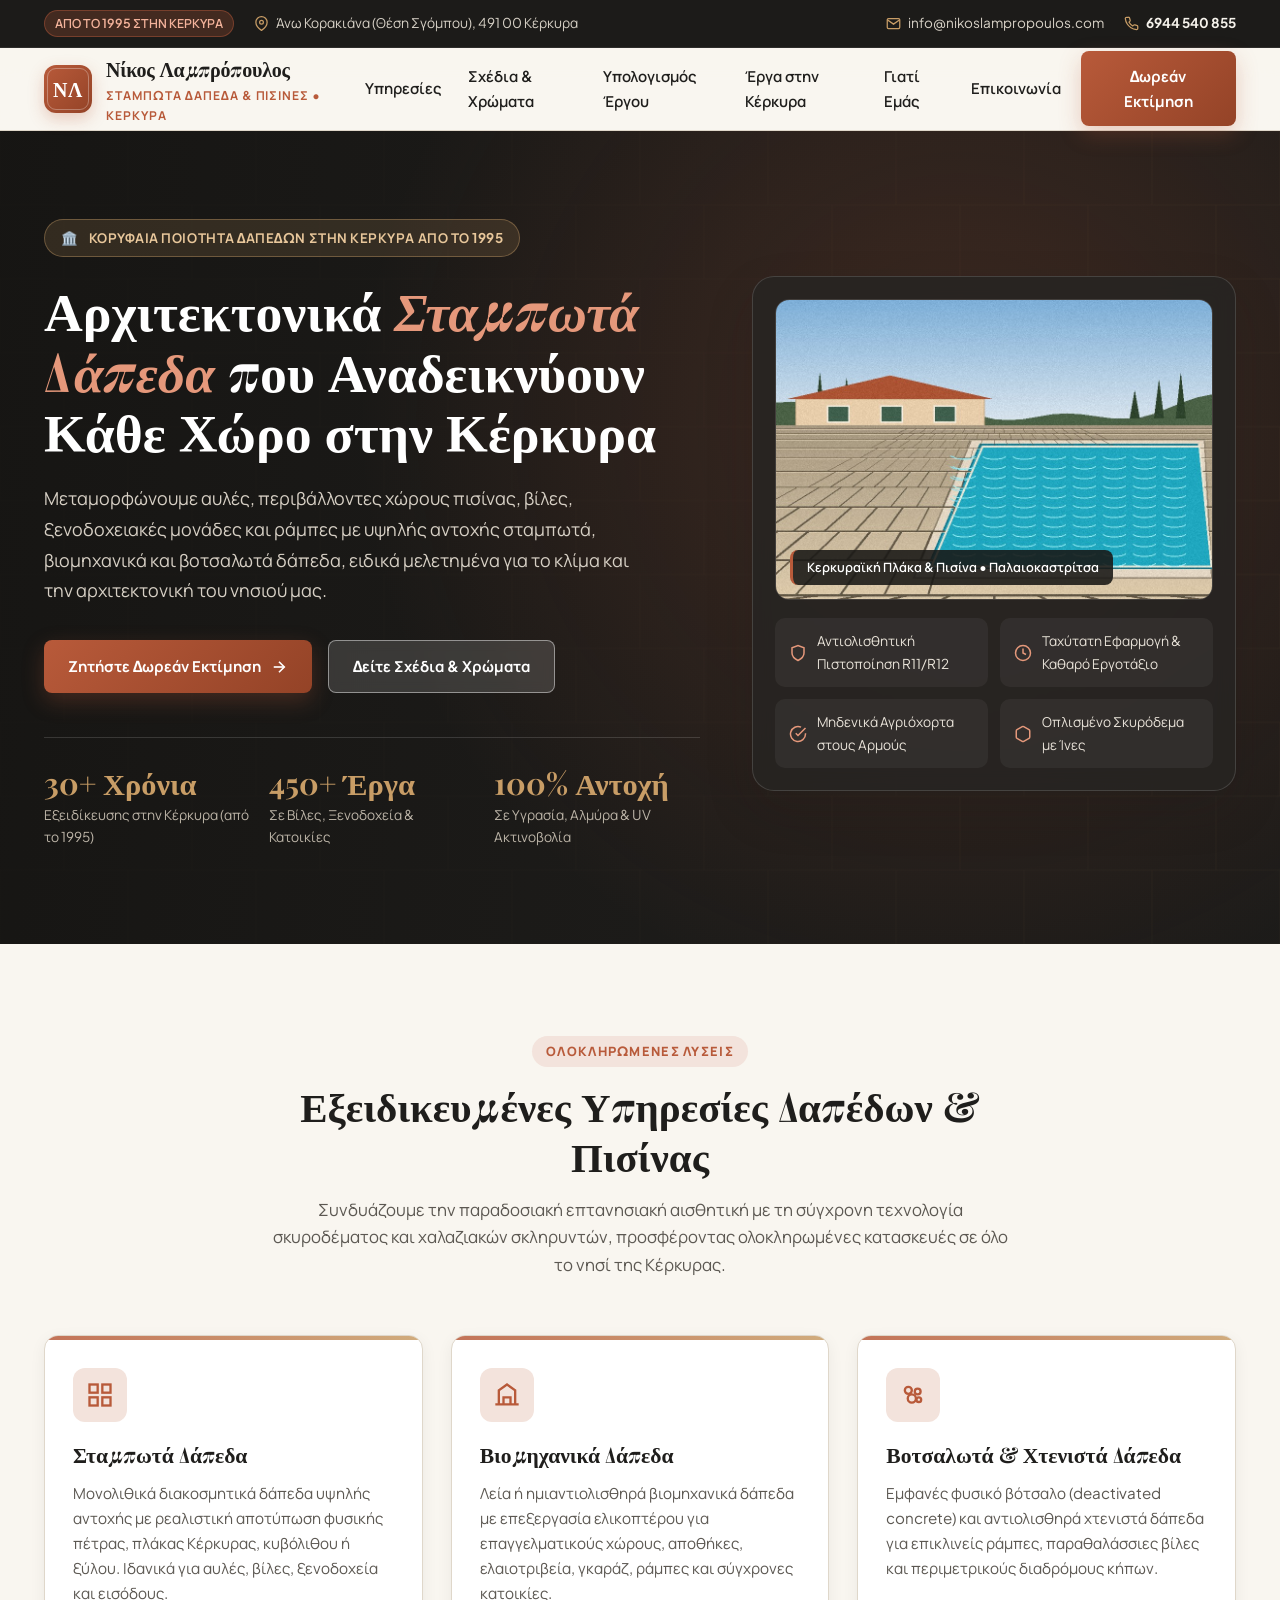
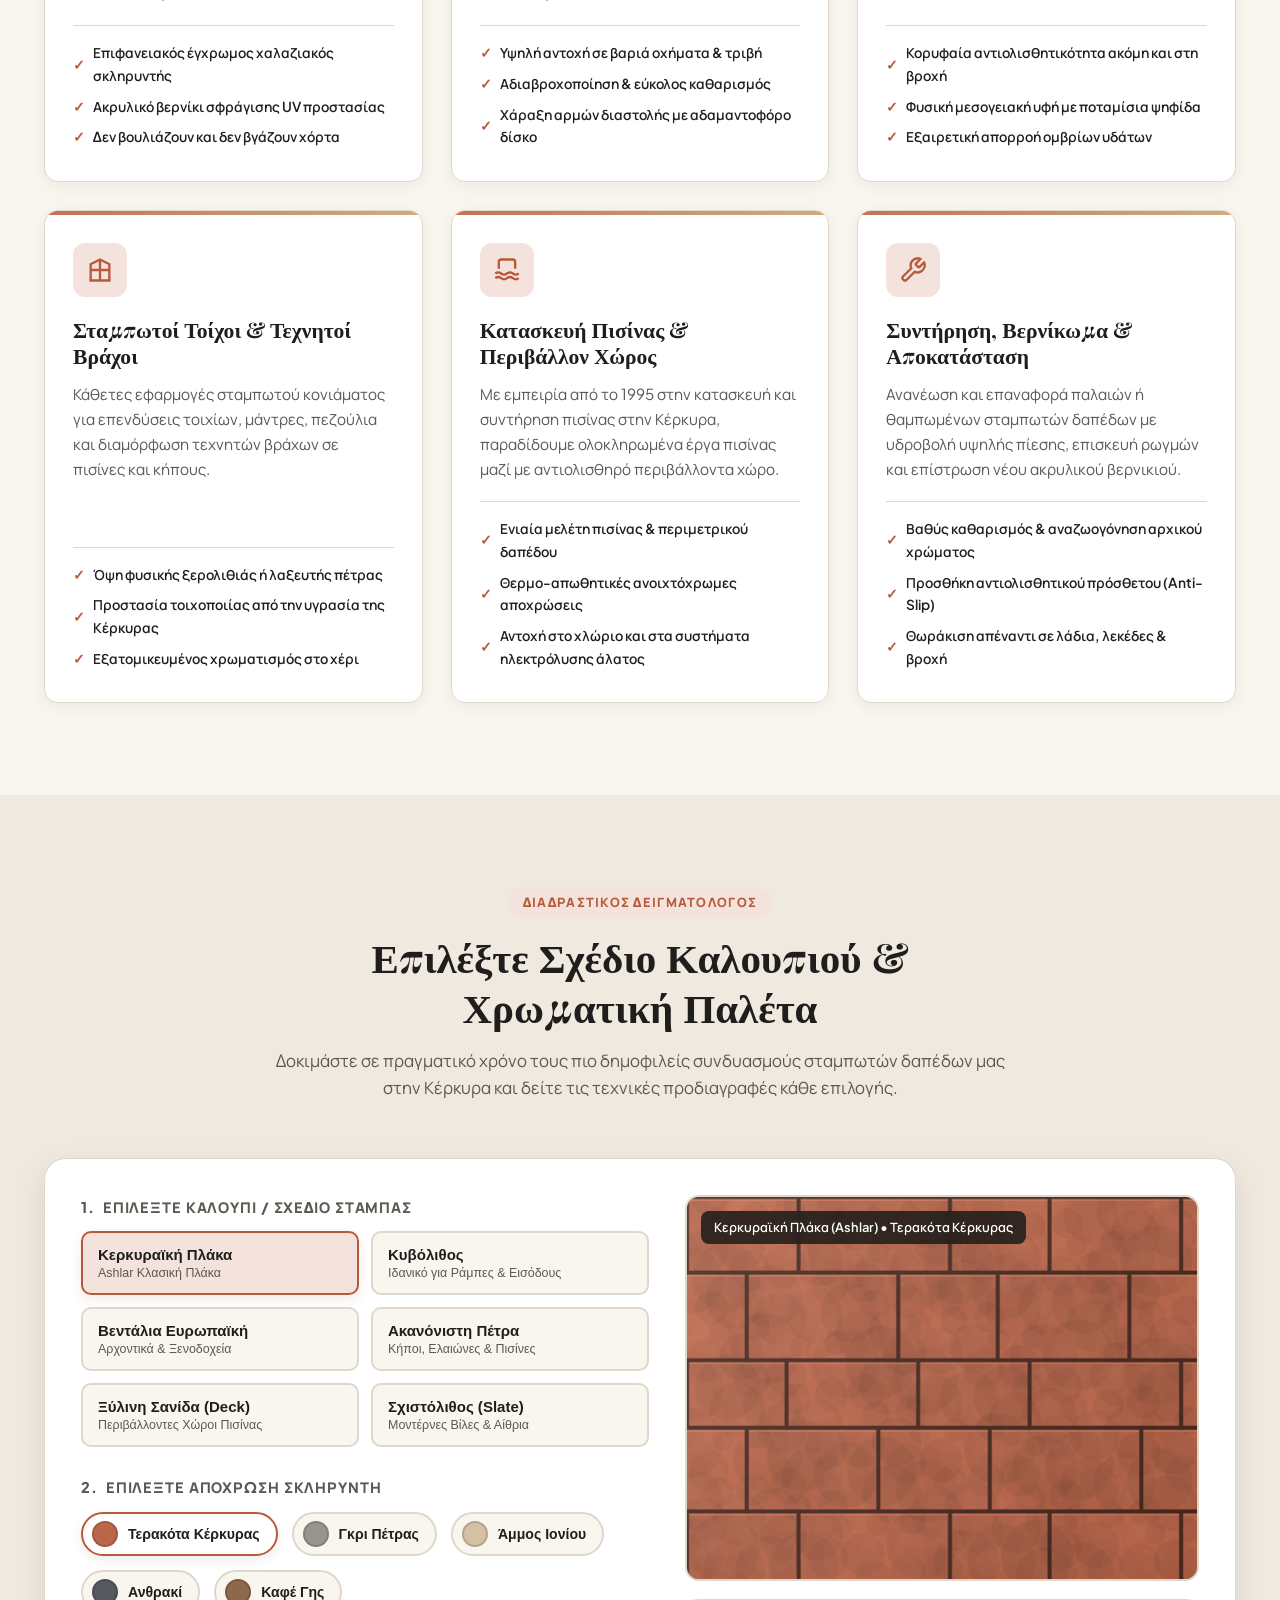
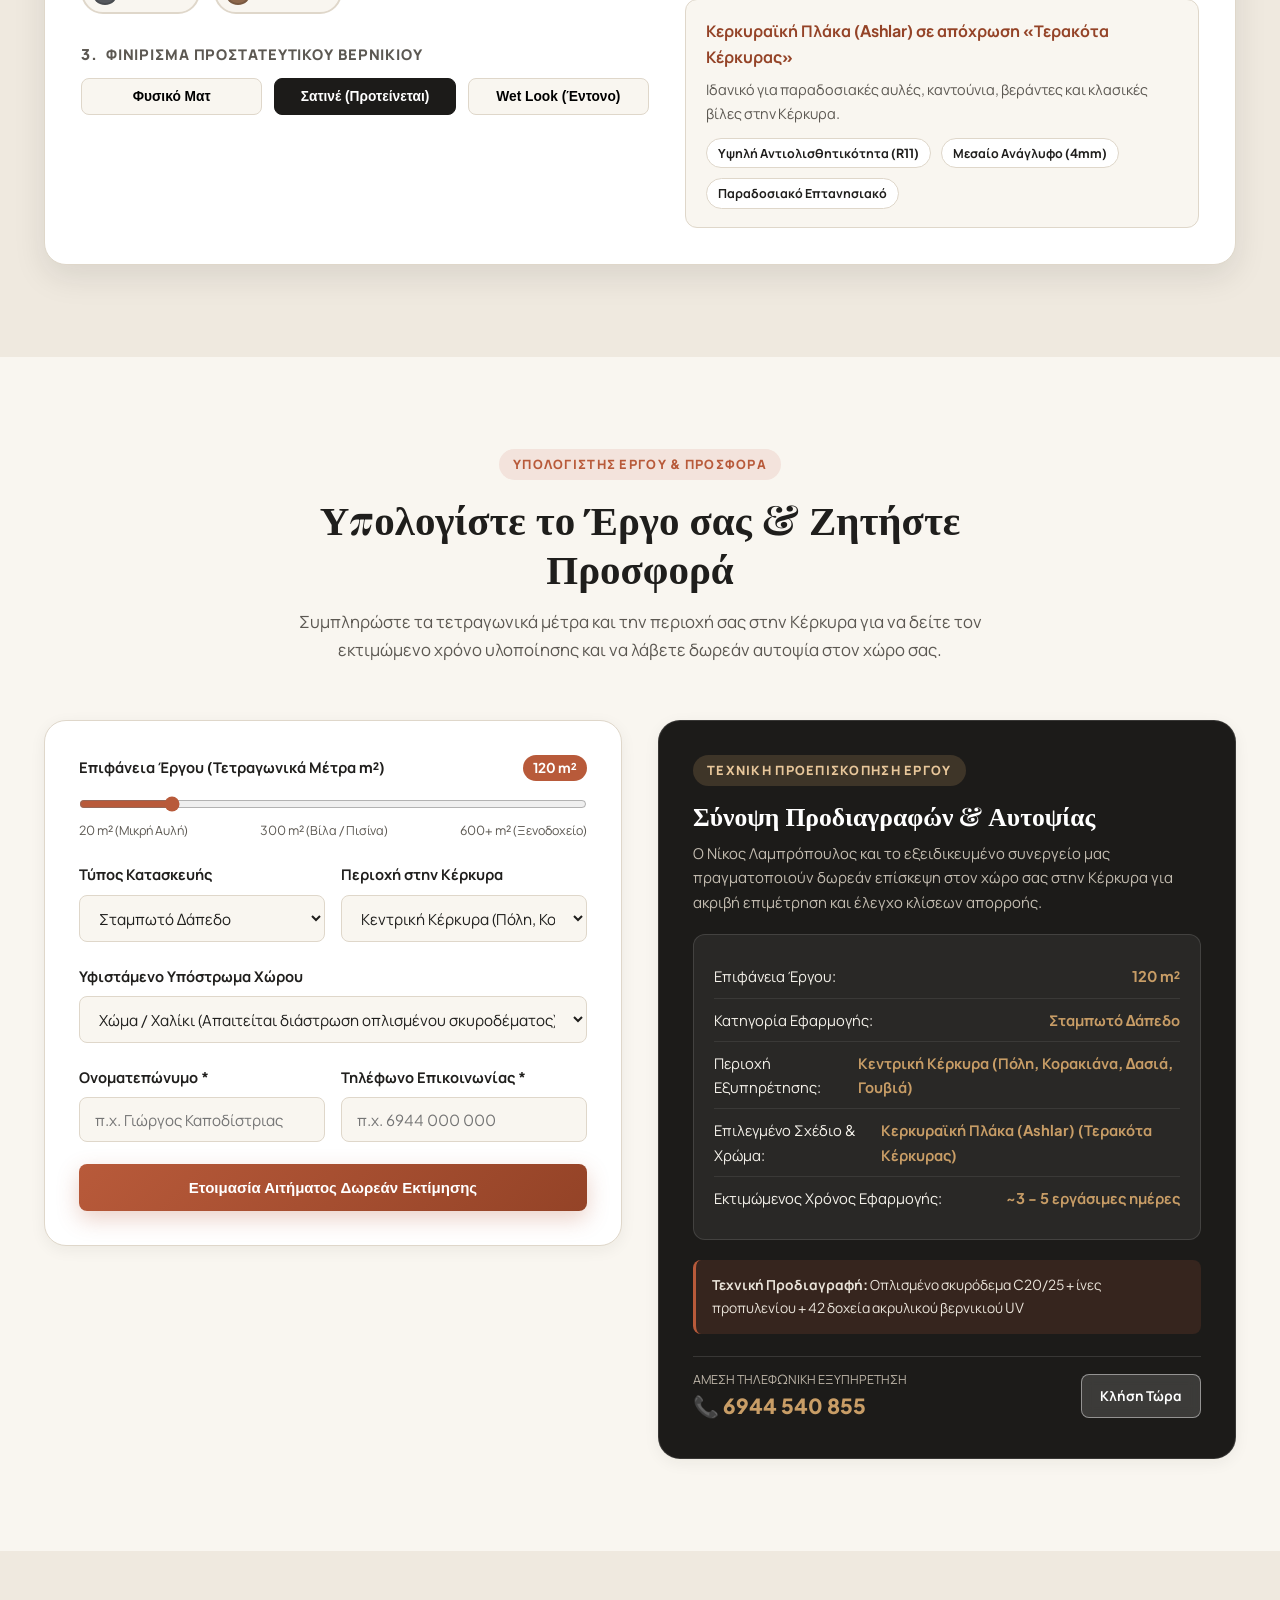
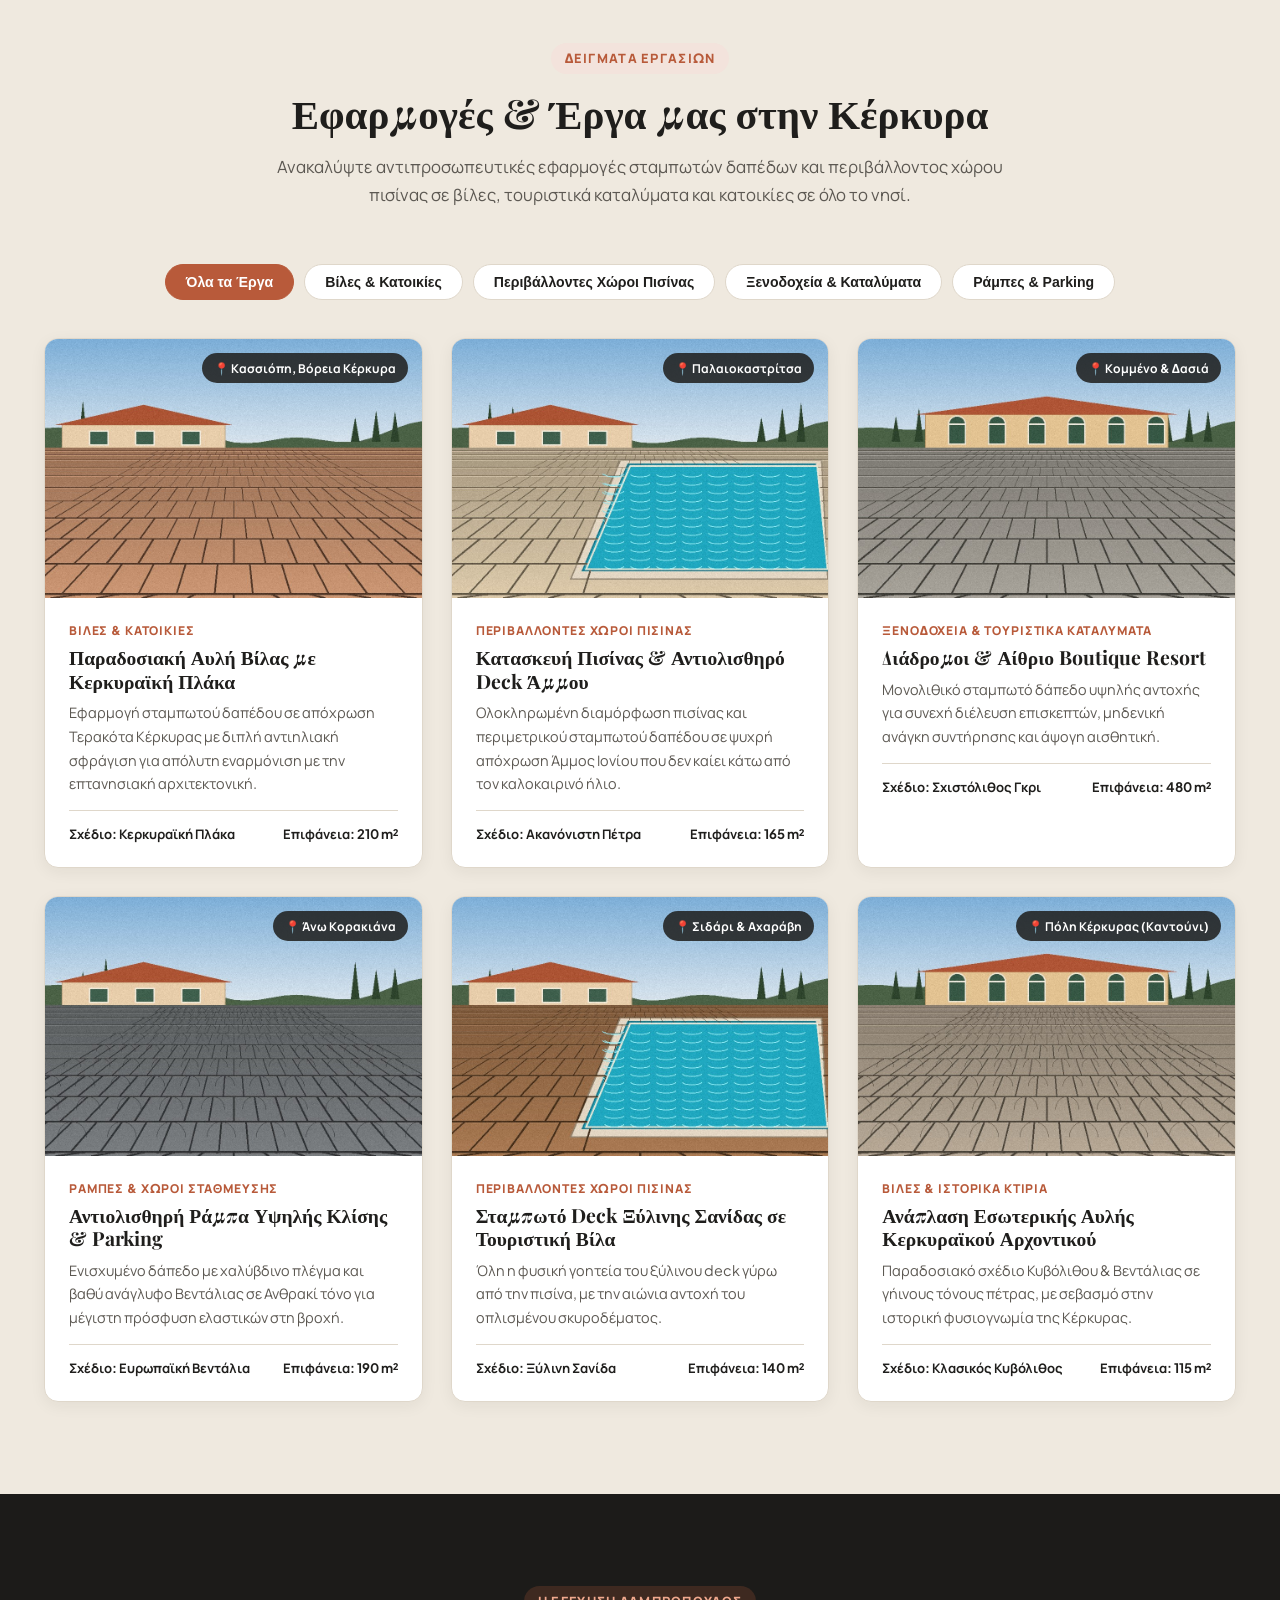
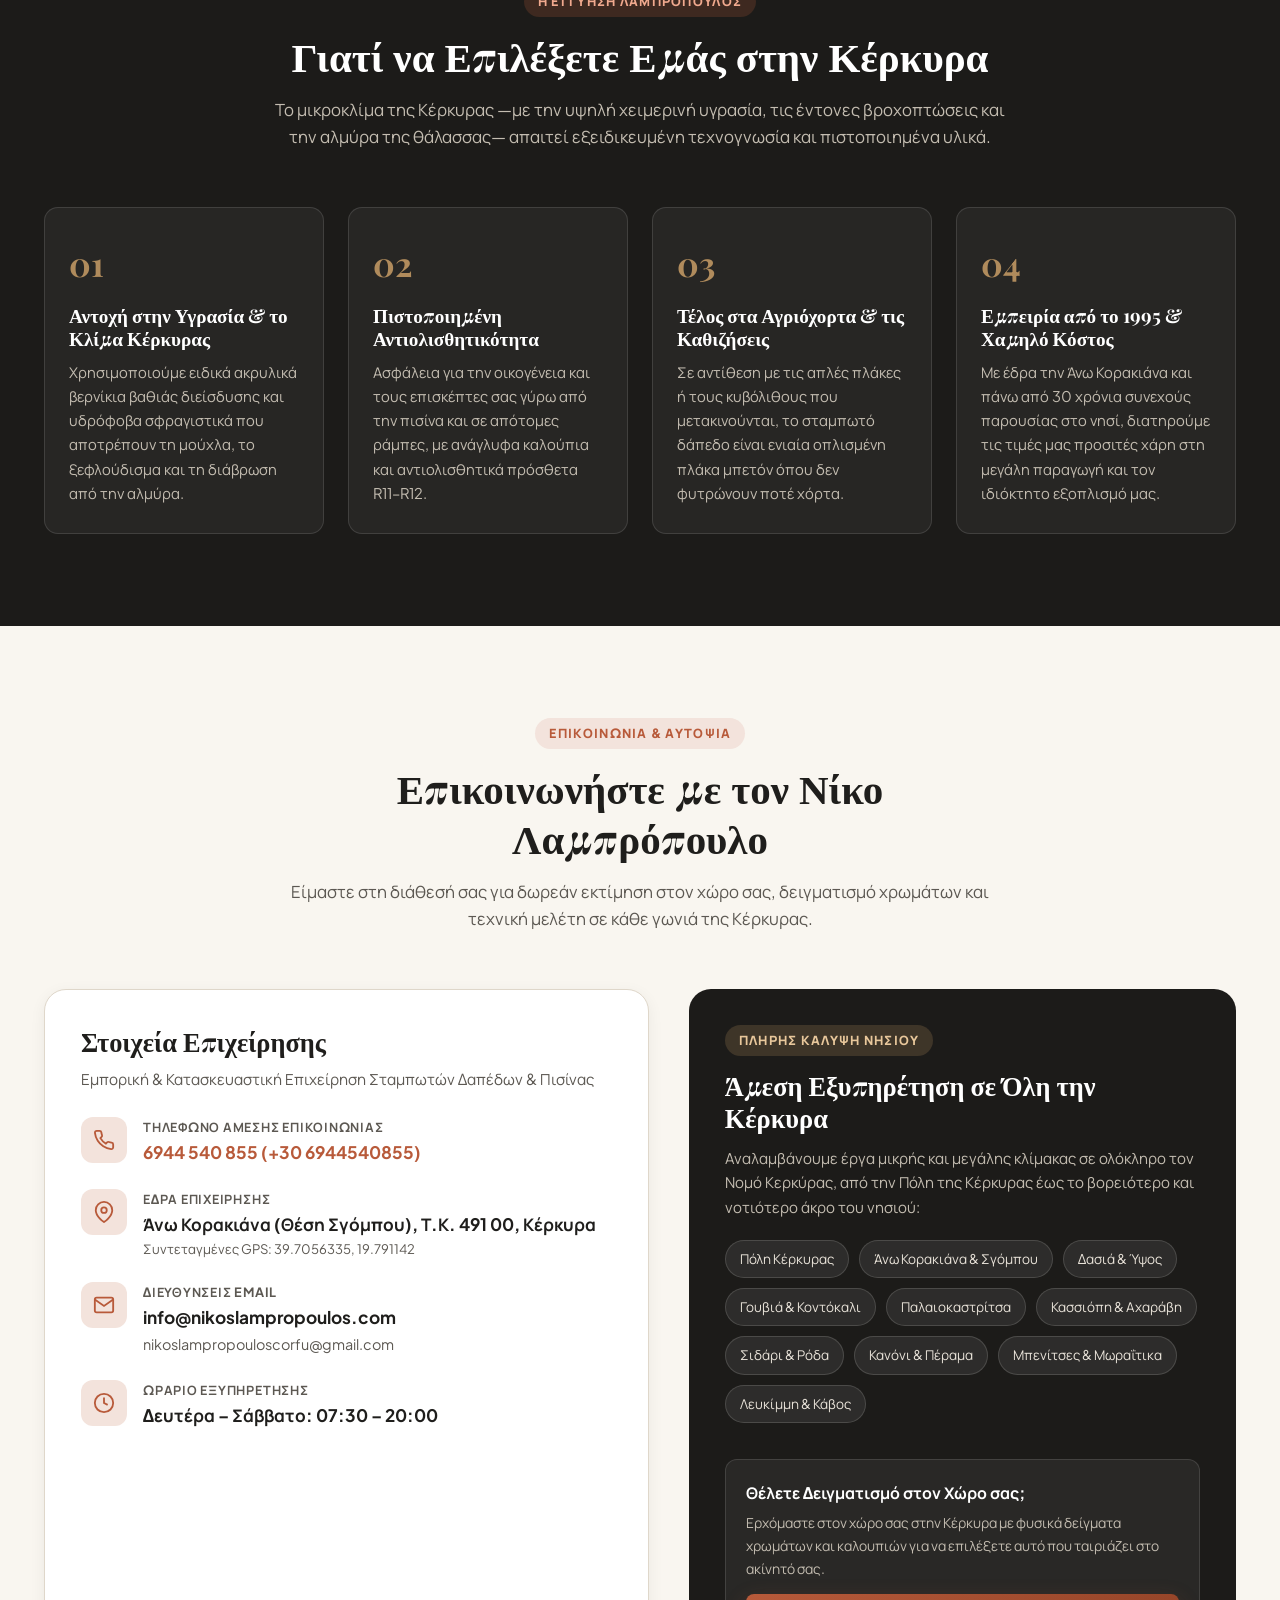
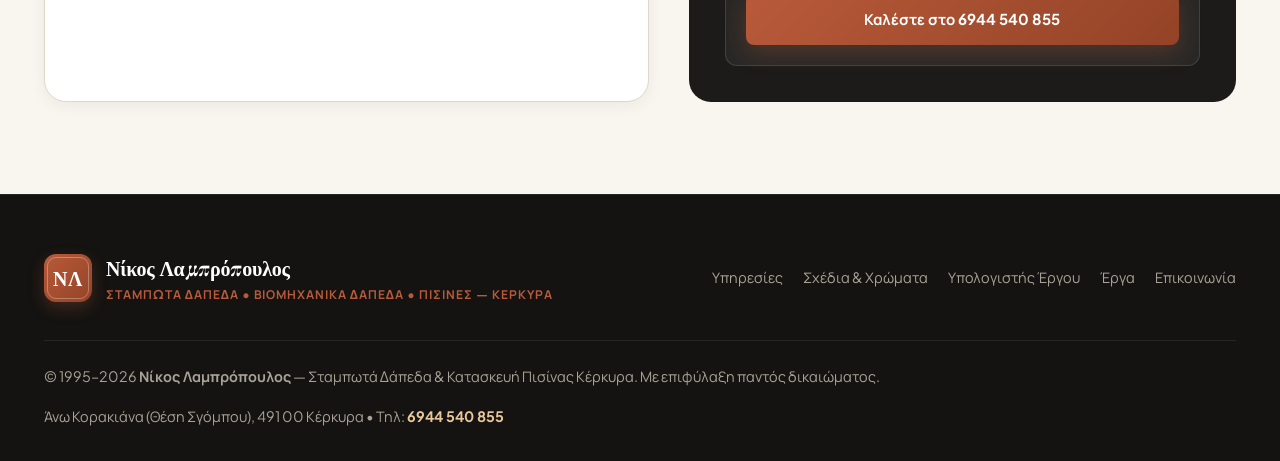
==== nikos-lampropoulos-standalone.html @ bcd4dec2 "Initial publish: Νίκος Λαμπρόπουλος - Σταμπωτά Δάπεδα Κέρκυρα" ====
<!DOCTYPE html>
<html lang="el">
<head>
  <meta charset="UTF-8" />
  <meta name="viewport" content="width=device-width, initial-scale=1.0" />
  <title>Νίκος Λαμπρόπουλος | Σταμπωτά Δάπεδα & Ειδικές Κατασκευές Δαπέδων — Κέρκυρα</title>
  <meta name="description" content="Νίκος Λαμπρόπουλος - Εξειδικευμένες κατασκευές σταμπωτών, βιομηχανικών & βοτσαλωτών δαπέδων και περιβάλλοντος χώρου πισίνας στην Κέρκυρα από το 1995. Άνω Κορακιάνα, Τηλ: 6944 540 855." />
  <link rel="preconnect" href="https://fonts.googleapis.com" />
  <link rel="preconnect" href="https://fonts.gstatic.com" crossorigin />
  <link href="https://fonts.googleapis.com/css2?family=Manrope:wght@400;500;600;700;800&family=Playfair+Display:ital,wght@0,600;0,700;1,600&family=Plus+Jakarta+Sans:wght@400;500;600;700;800&display=swap" rel="stylesheet" />
  <style>
:root {
  --bg-cream: #F9F6F0;
  --bg-sand: #EFE9DF;
  --bg-card: #FFFFFF;
  --bg-dark: #1C1B19;
  --bg-charcoal: #272522;
  --text-main: #1F1E1C;
  --text-muted: #5C5852;
  --text-light: #F5F2EB;
  --terracotta: #B85A3A;
  --terracotta-dark: #944327;
  --terracotta-light: #F3E3DC;
  --gold-stone: #C89D66;
  --ionian-teal: #1E6B7B;
  --olive-green: #4A6344;
  --border-stone: #DFD7CA;
  --shadow-sm: 0 4px 16px rgba(28, 27, 25, 0.06);
  --shadow-md: 0 12px 32px rgba(28, 27, 25, 0.10);
  --shadow-lg: 0 20px 48px rgba(28, 27, 25, 0.16);
  --radius-sm: 8px;
  --radius-md: 14px;
  --radius-lg: 22px;
  --transition: all 0.28s cubic-bezier(0.25, 0.8, 0.25, 1);
}

*, *::before, *::after {
  box-sizing: border-box;
  margin: 0;
  padding: 0;
}

html {
  scroll-behavior: smooth;
  font-size: 16px;
}

body {
  font-family: 'Plus Jakarta Sans', 'Manrope', -apple-system, BlinkMacSystemFont, sans-serif;
  color: var(--text-main);
  background-color: var(--bg-cream);
  line-height: 1.65;
  overflow-x: hidden;
  -webkit-font-smoothing: antialiased;
}

h1, h2, h3, h4, .serif-heading {
  font-family: 'Playfair Display', Georgia, serif;
  line-height: 1.2;
  color: var(--text-main);
}

a {
  color: inherit;
  text-decoration: none;
  transition: var(--transition);
}

ul {
  list-style: none;
}

img {
  max-width: 100%;
  display: block;
}

.container {
  width: 100%;
  max-width: 1240px;
  margin: 0 auto;
  padding: 0 24px;
}

/* Top Utility Bar */
.top-bar {
  background-color: var(--bg-dark);
  color: #D8D2C7;
  font-size: 0.85rem;
  padding: 10px 0;
  border-bottom: 1px solid rgba(255, 255, 255, 0.08);
}

.top-bar-inner {
  display: flex;
  justify-content: space-between;
  align-items: center;
  flex-wrap: wrap;
  gap: 12px;
}

.top-bar-left, .top-bar-right {
  display: flex;
  align-items: center;
  gap: 20px;
  flex-wrap: wrap;
}

.top-bar-item {
  display: inline-flex;
  align-items: center;
  gap: 7px;
}

.top-bar-item svg {
  width: 15px;
  height: 15px;
  color: var(--gold-stone);
  flex-shrink: 0;
}

.top-bar-badge {
  background: rgba(184, 90, 58, 0.25);
  color: #F4B39B;
  border: 1px solid rgba(184, 90, 58, 0.45);
  padding: 2px 10px;
  border-radius: 99px;
  font-weight: 600;
  font-size: 0.78rem;
}

/* Header & Navigation */
.site-header {
  position: sticky;
  top: 0;
  z-index: 1000;
  background: rgba(249, 246, 240, 0.94);
  backdrop-filter: blur(12px);
  border-bottom: 1px solid var(--border-stone);
  transition: var(--transition);
}

.header-inner {
  display: flex;
  justify-content: space-between;
  align-items: center;
  height: 82px;
  gap: 20px;
}

.brand-logo {
  display: flex;
  align-items: center;
  gap: 14px;
}

.brand-monogram {
  width: 48px;
  height: 48px;
  border-radius: 12px;
  background: linear-gradient(135deg, var(--terracotta), var(--terracotta-dark));
  color: #FFF;
  display: flex;
  align-items: center;
  justify-content: center;
  font-family: 'Playfair Display', serif;
  font-weight: 700;
  font-size: 1.25rem;
  letter-spacing: 0.5px;
  box-shadow: 0 6px 16px rgba(184, 90, 58, 0.28);
  position: relative;
  flex-shrink: 0;
}

.brand-monogram::after {
  content: '';
  position: absolute;
  inset: 3px;
  border: 1px solid rgba(255, 255, 255, 0.3);
  border-radius: 9px;
}

.brand-text {
  display: flex;
  flex-direction: column;
}

.brand-name {
  font-family: 'Playfair Display', serif;
  font-size: 1.25rem;
  font-weight: 700;
  color: var(--text-main);
  letter-spacing: -0.01em;
}

.brand-sub {
  font-size: 0.76rem;
  text-transform: uppercase;
  letter-spacing: 0.08em;
  color: var(--terracotta);
  font-weight: 700;
}

.main-nav {
  display: flex;
  align-items: center;
  gap: 26px;
}

.nav-link {
  font-size: 0.94rem;
  font-weight: 600;
  color: var(--text-main);
  position: relative;
  padding: 6px 0;
}

.nav-link::after {
  content: '';
  position: absolute;
  bottom: 0;
  left: 0;
  width: 0;
  height: 2px;
  background: var(--terracotta);
  transition: width 0.25s ease;
}

.nav-link:hover {
  color: var(--terracotta);
}

.nav-link:hover::after {
  width: 100%;
}

.header-cta-group {
  display: flex;
  align-items: center;
  gap: 12px;
}

.btn {
  display: inline-flex;
  align-items: center;
  justify-content: center;
  gap: 9px;
  padding: 13px 24px;
  border-radius: var(--radius-sm);
  font-weight: 700;
  font-size: 0.94rem;
  cursor: pointer;
  border: none;
  transition: var(--transition);
  text-align: center;
}

.btn-primary {
  background: linear-gradient(135deg, var(--terracotta), var(--terracotta-dark));
  color: #FFFFFF;
  box-shadow: 0 8px 22px rgba(184, 90, 58, 0.28);
}

.btn-primary:hover {
  transform: translateY(-2px);
  box-shadow: 0 12px 28px rgba(184, 90, 58, 0.38);
}

.btn-secondary {
  background: rgba(255, 255, 255, 0.14);
  color: #FFFFFF;
  border: 1.5px solid rgba(255, 255, 255, 0.45);
  backdrop-filter: blur(6px);
}

.btn-secondary:hover {
  background: rgba(255, 255, 255, 0.25);
  transform: translateY(-2px);
}

.btn-outline {
  background: transparent;
  color: var(--terracotta);
  border: 1.5px solid var(--terracotta);
}

.btn-outline:hover {
  background: var(--terracotta);
  color: #FFF;
}

.mobile-menu-btn {
  display: none;
  background: none;
  border: 1px solid var(--border-stone);
  border-radius: 8px;
  padding: 8px 10px;
  cursor: pointer;
  color: var(--text-main);
}

/* Hero Section */
.hero {
  position: relative;
  min-height: 680px;
  display: flex;
  align-items: center;
  padding: 88px 0 96px;
  background-color: var(--bg-dark);
  color: var(--text-light);
  overflow: hidden;
}

.hero-bg-canvas {
  position: absolute;
  inset: 0;
  width: 100%;
  height: 100%;
  opacity: 0.32;
  pointer-events: none;
}

.hero-overlay {
  position: absolute;
  inset: 0;
  background: radial-gradient(circle at 75% 35%, rgba(184, 90, 58, 0.22), transparent 55%),
              linear-gradient(95deg, rgba(22, 21, 19, 0.95) 0%, rgba(28, 27, 25, 0.85) 55%, rgba(28, 27, 25, 0.68) 100%);
  pointer-events: none;
}

.hero-grid {
  position: relative;
  z-index: 2;
  display: grid;
  grid-template-columns: 1.15fr 0.85fr;
  gap: 52px;
  align-items: center;
}

.hero-eyebrow {
  display: inline-flex;
  align-items: center;
  gap: 10px;
  background: rgba(200, 157, 102, 0.16);
  border: 1px solid rgba(200, 157, 102, 0.4);
  color: #E8C79B;
  padding: 7px 16px;
  border-radius: 99px;
  font-size: 0.84rem;
  font-weight: 700;
  letter-spacing: 0.04em;
  text-transform: uppercase;
  margin-bottom: 22px;
}

.hero-title {
  color: #FFFFFF;
  font-size: clamp(2.35rem, 4.2vw, 3.65rem);
  font-weight: 700;
  line-height: 1.13;
  margin-bottom: 22px;
}

.hero-title span {
  color: #E5987B;
  font-style: italic;
}

.hero-subtitle {
  font-size: 1.12rem;
  color: #D7D0C5;
  max-width: 610px;
  margin-bottom: 34px;
  line-height: 1.72;
}

.hero-actions {
  display: flex;
  flex-wrap: wrap;
  gap: 16px;
  margin-bottom: 44px;
}

.hero-stats {
  display: grid;
  grid-template-columns: repeat(3, 1fr);
  gap: 20px;
  padding-top: 28px;
  border-top: 1px solid rgba(255, 255, 255, 0.14);
}

.stat-item {
  display: flex;
  flex-direction: column;
}

.stat-num {
  font-family: 'Playfair Display', serif;
  font-size: 1.9rem;
  font-weight: 700;
  color: var(--gold-stone);
  line-height: 1.1;
}

.stat-label {
  font-size: 0.85rem;
  color: #BDB5A8;
  margin-top: 4px;
}

/* Hero Architectural Showcase Card */
.hero-showcase-card {
  background: rgba(39, 37, 34, 0.86);
  border: 1px solid rgba(255, 255, 255, 0.14);
  border-radius: var(--radius-lg);
  padding: 22px;
  box-shadow: var(--shadow-lg);
  backdrop-filter: blur(10px);
}

.hero-showcase-img-wrap {
  position: relative;
  border-radius: var(--radius-md);
  overflow: hidden;
  aspect-ratio: 16 / 11;
  margin-bottom: 18px;
  border: 1px solid rgba(255, 255, 255, 0.12);
}

.hero-showcase-img-wrap img {
  width: 100%;
  height: 100%;
  object-fit: cover;
}

.hero-img-tag {
  position: absolute;
  bottom: 14px;
  left: 14px;
  background: rgba(24, 23, 21, 0.88);
  color: #FFF;
  padding: 7px 14px;
  border-radius: 8px;
  font-size: 0.8rem;
  font-weight: 600;
  border-left: 3px solid var(--terracotta);
}

.hero-card-features {
  display: grid;
  grid-template-columns: 1fr 1fr;
  gap: 12px;
}

.hero-mini-feat {
  background: rgba(255, 255, 255, 0.05);
  padding: 12px 14px;
  border-radius: 10px;
  display: flex;
  align-items: center;
  gap: 10px;
  font-size: 0.85rem;
  color: #EAE4DA;
}

.hero-mini-feat svg {
  width: 18px;
  height: 18px;
  color: #E5987B;
  flex-shrink: 0;
}

/* Section Common Styling */
.section {
  padding: 92px 0;
}

.section-alt {
  background-color: var(--bg-sand);
}

.section-dark {
  background-color: var(--bg-dark);
  color: var(--text-light);
}

.section-header {
  text-align: center;
  max-width: 740px;
  margin: 0 auto 56px;
}

.section-tag {
  display: inline-block;
  font-size: 0.8rem;
  font-weight: 800;
  text-transform: uppercase;
  letter-spacing: 0.1em;
  color: var(--terracotta);
  background: var(--terracotta-light);
  padding: 5px 14px;
  border-radius: 99px;
  margin-bottom: 14px;
}

.section-dark .section-tag {
  background: rgba(184, 90, 58, 0.22);
  color: #F0A98E;
}

.section-title {
  font-size: clamp(1.9rem, 3.2vw, 2.75rem);
  margin-bottom: 16px;
}

.section-dark .section-title {
  color: #FFFFFF;
}

.section-desc {
  color: var(--text-muted);
  font-size: 1.05rem;
}

.section-dark .section-desc {
  color: #C4BDB1;
}

/* Services Grid */
.services-grid {
  display: grid;
  grid-template-columns: repeat(auto-fit, minmax(340px, 1fr));
  gap: 28px;
}

.service-card {
  background: var(--bg-card);
  border: 1px solid var(--border-stone);
  border-radius: var(--radius-md);
  padding: 32px 28px;
  box-shadow: var(--shadow-sm);
  transition: var(--transition);
  display: flex;
  flex-direction: column;
  justify-content: space-between;
  position: relative;
  overflow: hidden;
}

.service-card::before {
  content: '';
  position: absolute;
  top: 0;
  left: 0;
  width: 100%;
  height: 4px;
  background: linear-gradient(90deg, var(--terracotta), var(--gold-stone));
  opacity: 0.85;
}

.service-card:hover {
  transform: translateY(-6px);
  box-shadow: var(--shadow-md);
  border-color: var(--gold-stone);
}

.service-icon {
  width: 54px;
  height: 54px;
  border-radius: 12px;
  background: var(--terracotta-light);
  color: var(--terracotta);
  display: flex;
  align-items: center;
  justify-content: center;
  margin-bottom: 20px;
}

.service-icon svg {
  width: 28px;
  height: 28px;
}

.service-title {
  font-size: 1.35rem;
  margin-bottom: 12px;
}

.service-text {
  color: var(--text-muted);
  font-size: 0.95rem;
  margin-bottom: 20px;
}

.service-bullets {
  border-top: 1px solid var(--border-stone);
  padding-top: 16px;
  display: flex;
  flex-direction: column;
  gap: 8px;
}

.service-bullets li {
  font-size: 0.86rem;
  font-weight: 600;
  color: var(--text-main);
  display: flex;
  align-items: center;
  gap: 8px;
}

.service-bullets li::before {
  content: '✓';
  color: var(--terracotta);
  font-weight: 800;
}

/* Interactive Pattern & Color Customizer */
.customizer-wrapper {
  display: grid;
  grid-template-columns: 1.05fr 0.95fr;
  gap: 36px;
  background: var(--bg-card);
  border: 1px solid var(--border-stone);
  border-radius: var(--radius-lg);
  padding: 36px;
  box-shadow: var(--shadow-md);
}

.customizer-controls {
  display: flex;
  flex-direction: column;
  gap: 28px;
}

.control-group-title {
  font-size: 0.92rem;
  font-weight: 800;
  text-transform: uppercase;
  letter-spacing: 0.06em;
  color: var(--text-muted);
  margin-bottom: 12px;
  display: flex;
  align-items: center;
  gap: 8px;
}

.pattern-grid {
  display: grid;
  grid-template-columns: repeat(2, 1fr);
  gap: 12px;
}

.pattern-btn {
  background: var(--bg-cream);
  border: 2px solid var(--border-stone);
  border-radius: 10px;
  padding: 13px 15px;
  text-align: left;
  cursor: pointer;
  transition: var(--transition);
  display: flex;
  flex-direction: column;
  gap: 3px;
}

.pattern-btn:hover {
  border-color: var(--gold-stone);
}

.pattern-btn.active {
  background: var(--terracotta-light);
  border-color: var(--terracotta);
  box-shadow: 0 4px 12px rgba(184, 90, 58, 0.14);
}

.pattern-btn-name {
  font-weight: 700;
  font-size: 0.94rem;
  color: var(--text-main);
}

.pattern-btn-sub {
  font-size: 0.78rem;
  color: var(--text-muted);
}

.color-swatches {
  display: flex;
  flex-wrap: wrap;
  gap: 14px;
}

.color-swatch-btn {
  display: flex;
  align-items: center;
  gap: 10px;
  background: var(--bg-cream);
  border: 2px solid var(--border-stone);
  border-radius: 99px;
  padding: 7px 16px 7px 9px;
  cursor: pointer;
  transition: var(--transition);
  font-weight: 600;
  font-size: 0.88rem;
  color: var(--text-main);
}

.color-swatch-btn.active {
  border-color: var(--terracotta);
  background: #FFF;
  box-shadow: 0 4px 12px rgba(0, 0, 0, 0.08);
}

.swatch-circle {
  width: 26px;
  height: 26px;
  border-radius: 50%;
  border: 2px solid rgba(0,0,0,0.15);
  flex-shrink: 0;
}

.gloss-toggle-row {
  display: flex;
  gap: 12px;
  flex-wrap: wrap;
}

.gloss-btn {
  flex: 1;
  min-width: 130px;
  padding: 10px 14px;
  border-radius: 8px;
  border: 1.5px solid var(--border-stone);
  background: var(--bg-cream);
  font-weight: 600;
  font-size: 0.86rem;
  cursor: pointer;
  transition: var(--transition);
}

.gloss-btn.active {
  background: var(--bg-dark);
  color: #FFF;
  border-color: var(--bg-dark);
}

.customizer-preview-pane {
  display: flex;
  flex-direction: column;
  gap: 18px;
}

.canvas-stage {
  position: relative;
  border-radius: var(--radius-md);
  overflow: hidden;
  border: 2px solid var(--border-stone);
  box-shadow: inset 0 0 24px rgba(0,0,0,0.22);
  aspect-ratio: 4 / 3;
  background: #8D867E;
}

#stampPreviewCanvas {
  width: 100%;
  height: 100%;
  display: block;
}

.canvas-badge-overlay {
  position: absolute;
  top: 14px;
  left: 14px;
  background: rgba(28, 27, 25, 0.86);
  color: #FFF;
  padding: 6px 13px;
  border-radius: 8px;
  font-size: 0.8rem;
  font-weight: 600;
  backdrop-filter: blur(6px);
}

.preview-specs-card {
  background: var(--bg-cream);
  border: 1px solid var(--border-stone);
  border-radius: 12px;
  padding: 18px 20px;
}

.preview-specs-title {
  font-weight: 700;
  font-size: 1rem;
  margin-bottom: 8px;
  color: var(--terracotta-dark);
}

.preview-specs-desc {
  font-size: 0.9rem;
  color: var(--text-muted);
  margin-bottom: 12px;
}

.preview-specs-meta {
  display: flex;
  flex-wrap: wrap;
  gap: 10px;
}

.spec-pill {
  font-size: 0.78rem;
  font-weight: 700;
  background: #FFF;
  border: 1px solid var(--border-stone);
  padding: 4px 11px;
  border-radius: 99px;
}

/* Project Estimator & Quote Calculator */
.estimator-grid {
  display: grid;
  grid-template-columns: 1fr 1fr;
  gap: 36px;
  align-items: start;
}

.estimator-card, .quote-summary-card {
  background: var(--bg-card);
  border: 1px solid var(--border-stone);
  border-radius: var(--radius-lg);
  padding: 34px;
  box-shadow: var(--shadow-sm);
}

.quote-summary-card {
  background: var(--bg-dark);
  color: var(--text-light);
  border-color: rgba(255, 255, 255, 0.12);
}

.form-group {
  margin-bottom: 22px;
}

.form-label {
  display: flex;
  justify-content: space-between;
  font-weight: 700;
  font-size: 0.92rem;
  margin-bottom: 8px;
  color: var(--text-main);
}

.range-value-badge {
  background: var(--terracotta);
  color: #FFF;
  padding: 2px 10px;
  border-radius: 99px;
  font-size: 0.85rem;
}

.form-range {
  width: 100%;
  accent-color: var(--terracotta);
  height: 8px;
  border-radius: 4px;
  cursor: pointer;
}

.form-select, .form-input, .form-textarea {
  width: 100%;
  padding: 12px 15px;
  border: 1.5px solid var(--border-stone);
  border-radius: 8px;
  font-family: inherit;
  font-size: 0.95rem;
  background: var(--bg-cream);
  color: var(--text-main);
  transition: var(--transition);
}

.form-select:focus, .form-input:focus, .form-textarea:focus {
  outline: none;
  border-color: var(--terracotta);
  background: #FFF;
}

.form-row-2 {
  display: grid;
  grid-template-columns: 1fr 1fr;
  gap: 16px;
}

.summary-box {
  background: rgba(255, 255, 255, 0.06);
  border: 1px solid rgba(255, 255, 255, 0.12);
  border-radius: 12px;
  padding: 20px;
  margin: 20px 0;
}

.summary-line {
  display: flex;
  justify-content: space-between;
  padding: 9px 0;
  border-bottom: 1px solid rgba(255, 255, 255, 0.08);
  font-size: 0.92rem;
}

.summary-line:last-child {
  border-bottom: none;
}

.summary-line strong {
  color: var(--gold-stone);
}

.QuoteFeedback {
  display: none;
  margin-top: 16px;
  padding: 16px;
  border-radius: 10px;
  background: rgba(74, 99, 68, 0.25);
  border: 1px solid #6E9965;
  color: #D9F2D4;
  font-size: 0.92rem;
}

/* Gallery Section */
.gallery-filters {
  display: flex;
  justify-content: center;
  flex-wrap: wrap;
  gap: 10px;
  margin-bottom: 38px;
}

.filter-btn {
  padding: 9px 20px;
  border-radius: 99px;
  border: 1.5px solid var(--border-stone);
  background: var(--bg-card);
  color: var(--text-main);
  font-weight: 700;
  font-size: 0.88rem;
  cursor: pointer;
  transition: var(--transition);
}

.filter-btn.active, .filter-btn:hover {
  background: var(--terracotta);
  color: #FFF;
  border-color: var(--terracotta);
}

.gallery-grid {
  display: grid;
  grid-template-columns: repeat(auto-fill, minmax(350px, 1fr));
  gap: 28px;
}

.project-card {
  background: var(--bg-card);
  border-radius: var(--radius-md);
  overflow: hidden;
  border: 1px solid var(--border-stone);
  box-shadow: var(--shadow-sm);
  transition: var(--transition);
}

.project-card:hover {
  transform: translateY(-6px);
  box-shadow: var(--shadow-md);
}

.project-img-box {
  position: relative;
  aspect-ratio: 16 / 11;
  overflow: hidden;
}

.project-img-box img {
  width: 100%;
  height: 100%;
  object-fit: cover;
  transition: transform 0.5s ease;
}

.project-card:hover .project-img-box img {
  transform: scale(1.05);
}

.project-loc-badge {
  position: absolute;
  top: 14px;
  right: 14px;
  background: rgba(28, 27, 25, 0.84);
  color: #FFF;
  padding: 5px 12px;
  border-radius: 99px;
  font-size: 0.76rem;
  font-weight: 700;
}

.project-body {
  padding: 22px 24px;
}

.project-cat {
  font-size: 0.76rem;
  text-transform: uppercase;
  letter-spacing: 0.07em;
  color: var(--terracotta);
  font-weight: 800;
  margin-bottom: 6px;
}

.project-title {
  font-size: 1.22rem;
  margin-bottom: 8px;
}

.project-desc {
  font-size: 0.9rem;
  color: var(--text-muted);
  margin-bottom: 14px;
}

.project-meta {
  display: flex;
  justify-content: space-between;
  font-size: 0.82rem;
  font-weight: 700;
  color: var(--text-main);
  border-top: 1px solid var(--border-stone);
  padding-top: 12px;
}

/* Why Choose Us */
.why-grid {
  display: grid;
  grid-template-columns: repeat(auto-fit, minmax(260px, 1fr));
  gap: 24px;
}

.why-card {
  background: rgba(255, 255, 255, 0.05);
  border: 1px solid rgba(255, 255, 255, 0.12);
  border-radius: var(--radius-md);
  padding: 28px 24px;
  transition: var(--transition);
}

.why-card:hover {
  background: rgba(255, 255, 255, 0.08);
  border-color: var(--gold-stone);
}

.why-num {
  font-family: 'Playfair Display', serif;
  font-size: 2.1rem;
  font-weight: 700;
  color: var(--gold-stone);
  opacity: 0.85;
  margin-bottom: 12px;
}

.why-title {
  color: #FFF;
  font-size: 1.2rem;
  margin-bottom: 10px;
}

.why-text {
  color: #C4BDB1;
  font-size: 0.92rem;
}

/* Contact & Footer */
.contact-grid {
  display: grid;
  grid-template-columns: 1.05fr 0.95fr;
  gap: 40px;
}

.contact-info-card {
  background: var(--bg-card);
  border: 1px solid var(--border-stone);
  border-radius: var(--radius-lg);
  padding: 36px;
  box-shadow: var(--shadow-sm);
}

.contact-item-list {
  display: flex;
  flex-direction: column;
  gap: 22px;
  margin-top: 26px;
}

.contact-item {
  display: flex;
  align-items: flex-start;
  gap: 16px;
}

.contact-icon-box {
  width: 46px;
  height: 46px;
  border-radius: 12px;
  background: var(--terracotta-light);
  color: var(--terracotta);
  display: flex;
  align-items: center;
  justify-content: center;
  flex-shrink: 0;
}

.contact-icon-box svg {
  width: 22px;
  height: 22px;
}

.contact-label {
  font-size: 0.8rem;
  text-transform: uppercase;
  letter-spacing: 0.06em;
  color: var(--text-muted);
  font-weight: 700;
}

.contact-val {
  font-size: 1.08rem;
  font-weight: 700;
  color: var(--text-main);
}

.corfu-coverage-card {
  background: var(--bg-dark);
  color: var(--text-light);
  border-radius: var(--radius-lg);
  padding: 36px;
  display: flex;
  flex-direction: column;
  justify-content: space-between;
}

.coverage-pills {
  display: flex;
  flex-wrap: wrap;
  gap: 10px;
  margin: 20px 0;
}

.coverage-pill {
  background: rgba(255, 255, 255, 0.08);
  border: 1px solid rgba(255, 255, 255, 0.14);
  padding: 7px 14px;
  border-radius: 99px;
  font-size: 0.84rem;
  color: #EAE4DA;
}

.site-footer {
  background: #141311;
  color: #A9A296;
  padding: 56px 0 32px;
  border-top: 1px solid rgba(255, 255, 255, 0.08);
  font-size: 0.9rem;
}

.footer-bottom {
  margin-top: 36px;
  padding-top: 24px;
  border-top: 1px solid rgba(255, 255, 255, 0.08);
  display: flex;
  justify-content: space-between;
  flex-wrap: wrap;
  gap: 16px;
}

/* Responsive Breakpoints */
@media (max-width: 992px) {
  .hero-grid,
  .customizer-wrapper,
  .estimator-grid,
  .contact-grid {
    grid-template-columns: 1fr;
  }

  .main-nav {
    display: none;
    position: absolute;
    top: 82px;
    left: 0;
    right: 0;
    background: var(--bg-cream);
    flex-direction: column;
    padding: 20px 24px;
    border-bottom: 2px solid var(--border-stone);
    box-shadow: var(--shadow-md);
  }

  .main-nav.open {
    display: flex;
  }

  .mobile-menu-btn {
    display: inline-flex;
  }
}

@media (max-width: 640px) {
  .top-bar-inner {
    justify-content: center;
    text-align: center;
  }
  .hero {
    padding: 56px 0 64px;
  }
  .hero-stats {
    grid-template-columns: 1fr;
    gap: 14px;
  }
  .pattern-grid,
  .form-row-2,
  .hero-card-features {
    grid-template-columns: 1fr;
  }
  .customizer-wrapper,
  .estimator-card,
  .quote-summary-card,
  .contact-info-card,
  .corfu-coverage-card {
    padding: 22px 18px;
  }
}

</style>
</head>
<body>

  <!-- Top Utility Bar -->
  <div class="top-bar">
    <div class="container top-bar-inner">
      <div class="top-bar-left">
        <span class="top-bar-badge">ΑΠΟ ΤΟ 1995 ΣΤΗΝ ΚΕΡΚΥΡΑ</span>
        <span class="top-bar-item">
          <svg viewBox="0 0 24 24" fill="none" stroke="currentColor" stroke-width="2"><path d="M21 10c0 7-9 13-9 13s-9-6-9-13a9 9 0 0 1 18 0z"/><circle cx="12" cy="10" r="3"/></svg>
          Άνω Κορακιάνα (Θέση Σγόμπου), 491 00 Κέρκυρα
        </span>
      </div>
      <div class="top-bar-right">
        <a href="mailto:info@nikoslampropoulos.com" class="top-bar-item">
          <svg viewBox="0 0 24 24" fill="none" stroke="currentColor" stroke-width="2"><path d="M4 4h16c1.1 0 2 .9 2 2v12c0 1.1-.9 2-2 2H4c-1.1 0-2-.9-2-2V6c0-1.1.9-2 2-2z"/><polyline points="22,6 12,13 2,6"/></svg>
          info@nikoslampropoulos.com
        </a>
        <a href="tel:+306944540855" class="top-bar-item" style="font-weight: 700; color: #F5F2EB;">
          <svg viewBox="0 0 24 24" fill="none" stroke="currentColor" stroke-width="2"><path d="M22 16.92v3a2 2 0 0 1-2.18 2 19.79 19.79 0 0 1-8.63-3.07 19.5 19.5 0 0 1-6-6 19.79 19.79 0 0 1-3.07-8.67A2 2 0 0 1 4.11 2h3a2 2 0 0 1 2 1.72c.127.96.361 1.903.7 2.81a2 2 0 0 1-.45 2.11L8.09 9.91a16 16 0 0 0 6 6l1.27-1.27a2 2 0 0 1 2.11-.45c.907.339 1.85.573 2.81.7A2 2 0 0 1 22 16.92z"/></svg>
          6944 540 855
        </a>
      </div>
    </div>
  </div>

  <!-- Sticky Navigation Header -->
  <header class="site-header">
    <div class="container header-inner">
      <a href="#" class="brand-logo">
        <div class="brand-monogram">ΝΛ</div>
        <div class="brand-text">
          <span class="brand-name">Νίκος Λαμπρόπουλος</span>
          <span class="brand-sub">Σταμπωτά Δάπεδα & Πισίνες • Κέρκυρα</span>
        </div>
      </a>

      <nav class="main-nav" id="mainNav">
        <a href="#services" class="nav-link">Υπηρεσίες</a>
        <a href="#customizer" class="nav-link">Σχέδια & Χρώματα</a>
        <a href="#estimator" class="nav-link">Υπολογισμός Έργου</a>
        <a href="#projects" class="nav-link">Έργα στην Κέρκυρα</a>
        <a href="#why-us" class="nav-link">Γιατί Εμάς</a>
        <a href="#contact" class="nav-link">Επικοινωνία</a>
      </nav>

      <div class="header-cta-group">
        <a href="#estimator" class="btn btn-primary">Δωρεάν Εκτίμηση</a>
        <button class="mobile-menu-btn" id="mobileMenuBtn" aria-label="Μενού">
          <svg width="24" height="24" viewBox="0 0 24 24" fill="none" stroke="currentColor" stroke-width="2"><line x1="3" y1="12" x2="21" y2="12"/><line x1="3" y1="6" x2="21" y2="6"/><line x1="3" y1="18" x2="21" y2="18"/></svg>
        </button>
      </div>
    </div>
  </header>

  <!-- Hero Section -->
  <section class="hero">
    <canvas id="heroBgCanvas" class="hero-bg-canvas"></canvas>
    <div class="hero-overlay"></div>
    <div class="container hero-grid">
      <div class="hero-content">
        <div class="hero-eyebrow">
          <span>🏛️</span> Κορυφαία Ποιότητα Δαπέδων στην Κέρκυρα από το 1995
        </div>
        <h1 class="hero-title">
          Αρχιτεκτονικά <span>Σταμπωτά Δάπεδα</span> που Αναδεικνύουν Κάθε Χώρο στην Κέρκυρα
        </h1>
        <p class="hero-subtitle">
          Μεταμορφώνουμε αυλές, περιβάλλοντες χώρους πισίνας, βίλες, ξενοδοχειακές μονάδες και ράμπες με υψηλής αντοχής σταμπωτά, βιομηχανικά και βοτσαλωτά δάπεδα, ειδικά μελετημένα για το κλίμα και την αρχιτεκτονική του νησιού μας.
        </p>
        <div class="hero-actions">
          <a href="#estimator" class="btn btn-primary">
            Ζητήστε Δωρεάν Εκτίμηση
            <svg width="18" height="18" viewBox="0 0 24 24" fill="none" stroke="currentColor" stroke-width="2.2"><line x1="5" y1="12" x2="19" y2="12"/><polyline points="12 5 19 12 12 19"/></svg>
          </a>
          <a href="#customizer" class="btn btn-secondary">
            Δείτε Σχέδια & Χρώματα
          </a>
        </div>

        <div class="hero-stats">
          <div class="stat-item">
            <span class="stat-num">30+ Χρόνια</span>
            <span class="stat-label">Εξειδίκευσης στην Κέρκυρα (από το 1995)</span>
          </div>
          <div class="stat-item">
            <span class="stat-num">450+ Έργα</span>
            <span class="stat-label">Σε Βίλες, Ξενοδοχεία & Κατοικίες</span>
          </div>
          <div class="stat-item">
            <span class="stat-num">100% Αντοχή</span>
            <span class="stat-label">Σε Υγρασία, Αλμύρα & UV Ακτινοβολία</span>
          </div>
        </div>
      </div>

      <div class="hero-showcase-card">
        <div class="hero-showcase-img-wrap">
          <img src="[data-uri]" alt="Σταμπωτό δάπεδο γύρω από πισίνα στην Κέρκυρα - Νίκος Λαμπρόπουλος" />
          <div class="hero-img-tag">Κερκυραϊκή Πλάκα & Πισίνα • Παλαιοκαστρίτσα</div>
        </div>
        <div class="hero-card-features">
          <div class="hero-mini-feat">
            <svg viewBox="0 0 24 24" fill="none" stroke="currentColor" stroke-width="2"><path d="M12 22s8-4 8-10V5l-8-3-8 3v7c0 6 8 10 8 10z"/></svg>
            <span>Αντιολισθητική Πιστοποίηση R11/R12</span>
          </div>
          <div class="hero-mini-feat">
            <svg viewBox="0 0 24 24" fill="none" stroke="currentColor" stroke-width="2"><circle cx="12" cy="12" r="10"/><polyline points="12 6 12 12 16 14"/></svg>
            <span>Ταχύτατη Εφαρμογή & Καθαρό Εργοτάξιο</span>
          </div>
          <div class="hero-mini-feat">
            <svg viewBox="0 0 24 24" fill="none" stroke="currentColor" stroke-width="2"><path d="M22 11.08V12a10 10 0 1 1-5.93-9.14"/><polyline points="22 4 12 14.01 9 11.01"/></svg>
            <span>Μηδενικά Αγριόχορτα στους Αρμούς</span>
          </div>
          <div class="hero-mini-feat">
            <svg viewBox="0 0 24 24" fill="none" stroke="currentColor" stroke-width="2"><path d="M21 16V8a2 2 0 0 0-1-1.73l-7-4a2 2 0 0 0-2 0l-7 4A2 2 0 0 0 3 8v8a2 2 0 0 0 1 1.73l7 4a2 2 0 0 0 2 0l7-4A2 2 0 0 0 21 16z"/></svg>
            <span>Οπλισμένο Σκυρόδεμα με Ίνες</span>
          </div>
        </div>
      </div>
    </div>
  </section>

  <!-- Services Section -->
  <section class="section" id="services">
    <div class="container">
      <div class="section-header">
        <span class="section-tag">Ολοκληρωμένες Λύσεις</span>
        <h2 class="section-title">Εξειδικευμένες Υπηρεσίες Δαπέδων & Πισίνας</h2>
        <p class="section-desc">
          Συνδυάζουμε την παραδοσιακή επτανησιακή αισθητική με τη σύγχρονη τεχνολογία σκυροδέματος και χαλαζιακών σκληρυντών, προσφέροντας ολοκληρωμένες κατασκευές σε όλο το νησί της Κέρκυρας.
        </p>
      </div>

      <div class="services-grid">
        <!-- Service 1 -->
        <article class="service-card">
          <div>
            <div class="service-icon">
              <svg viewBox="0 0 24 24" fill="none" stroke="currentColor" stroke-width="2"><rect x="3" y="3" width="7" height="7"/><rect x="14" y="3" width="7" height="7"/><rect x="14" y="14" width="7" height="7"/><rect x="3" y="14" width="7" height="7"/></svg>
            </div>
            <h3 class="service-title">Σταμπωτά Δάπεδα</h3>
            <p class="service-text">
              Μονολιθικά διακοσμητικά δάπεδα υψηλής αντοχής με ρεαλιστική αποτύπωση φυσικής πέτρας, πλάκας Κέρκυρας, κυβόλιθου ή ξύλου. Ιδανικά για αυλές, βίλες, ξενοδοχεία και εισόδους.
            </p>
          </div>
          <ul class="service-bullets">
            <li>Επιφανειακός έγχρωμος χαλαζιακός σκληρυντής</li>
            <li>Ακρυλικό βερνίκι σφράγισης UV προστασίας</li>
            <li>Δεν βουλιάζουν και δεν βγάζουν χόρτα</li>
          </ul>
        </article>

        <!-- Service 2 -->
        <article class="service-card">
          <div>
            <div class="service-icon">
              <svg viewBox="0 0 24 24" fill="none" stroke="currentColor" stroke-width="2"><path d="M2 20h20"/><path d="M5 20V8l7-5 7 5v12"/><path d="M9 20v-6h6v6"/></svg>
            </div>
            <h3 class="service-title">Βιομηχανικά Δάπεδα</h3>
            <p class="service-text">
              Λεία ή ημιαντιολισθηρά βιομηχανικά δάπεδα με επεξεργασία ελικοπτέρου για επαγγελματικούς χώρους, αποθήκες, ελαιοτριβεία, γκαράζ, ράμπες και σύγχρονες κατοικίες.
            </p>
          </div>
          <ul class="service-bullets">
            <li>Υψηλή αντοχή σε βαριά οχήματα & τριβή</li>
            <li>Αδιαβροχοποίηση & εύκολος καθαρισμός</li>
            <li>Χάραξη αρμών διαστολής με αδαμαντοφόρο δίσκο</li>
          </ul>
        </article>

        <!-- Service 3 -->
        <article class="service-card">
          <div>
            <div class="service-icon">
              <svg viewBox="0 0 24 24" fill="none" stroke="currentColor" stroke-width="2"><circle cx="8" cy="8" r="3"/><circle cx="16" cy="9" r="2.5"/><circle cx="11" cy="15" r="3.5"/><circle cx="17" cy="16" r="2"/></svg>
            </div>
            <h3 class="service-title">Βοτσαλωτά & Χτενιστά Δάπεδα</h3>
            <p class="service-text">
              Εμφανές φυσικό βότσαλο (deactivated concrete) και αντιολισθηρά χτενιστά δάπεδα για επικλινείς ράμπες, παραθαλάσσιες βίλες και περιμετρικούς διαδρόμους κήπων.
            </p>
          </div>
          <ul class="service-bullets">
            <li>Κορυφαία αντιολισθητικότητα ακόμη και στη βροχή</li>
            <li>Φυσική μεσογειακή υφή με ποταμίσια ψηφίδα</li>
            <li>Εξαιρετική απορροή ομβρίων υδάτων</li>
          </ul>
        </article>

        <!-- Service 4 -->
        <article class="service-card">
          <div>
            <div class="service-icon">
              <svg viewBox="0 0 24 24" fill="none" stroke="currentColor" stroke-width="2"><path d="M3 21h18"/><path d="M4 21V7l8-4 8 4v14"/><path d="M4 12h16"/><path d="M12 3v18"/></svg>
            </div>
            <h3 class="service-title">Σταμπωτοί Τοίχοι & Τεχνητοί Βράχοι</h3>
            <p class="service-text">
              Κάθετες εφαρμογές σταμπωτού κονιάματος για επενδύσεις τοιχίων, μάντρες, πεζούλια και διαμόρφωση τεχνητών βράχων σε πισίνες και κήπους.
            </p>
          </div>
          <ul class="service-bullets">
            <li>Όψη φυσικής ξερολιθιάς ή λαξευτής πέτρας</li>
            <li>Προστασία τοιχοποιίας από την υγρασία της Κέρκυρας</li>
            <li>Εξατομικευμένος χρωματισμός στο χέρι</li>
          </ul>
        </article>

        <!-- Service 5 -->
        <article class="service-card">
          <div>
            <div class="service-icon">
              <svg viewBox="0 0 24 24" fill="none" stroke="currentColor" stroke-width="2"><path d="M2 15c1.67-1.33 3.33-1.33 5 0 1.67 1.33 3.33 1.33 5 0 1.67-1.33 3.33-1.33 5 0 1.67 1.33 3.33 1.33 5 0"/><path d="M2 19c1.67-1.33 3.33-1.33 5 0 1.67 1.33 3.33 1.33 5 0 1.67-1.33 3.33-1.33 5 0 1.67 1.33 3.33 1.33 5 0"/><path d="M5 11V5a2 2 0 0 1 2-2h10a2 2 0 0 1 2 2v6"/></svg>
            </div>
            <h3 class="service-title">Κατασκευή Πισίνας & Περιβάλλον Χώρος</h3>
            <p class="service-text">
              Με εμπειρία από το 1995 στην κατασκευή και συντήρηση πισίνας στην Κέρκυρα, παραδίδουμε ολοκληρωμένα έργα πισίνας μαζί με αντιολισθηρό περιβάλλοντα χώρο.
            </p>
          </div>
          <ul class="service-bullets">
            <li>Ενιαία μελέτη πισίνας & περιμετρικού δαπέδου</li>
            <li>Θερμο-απωθητικές ανοιχτόχρωμες αποχρώσεις</li>
            <li>Αντοχή στο χλώριο και στα συστήματα ηλεκτρόλυσης άλατος</li>
          </ul>
        </article>

        <!-- Service 6 -->
        <article class="service-card">
          <div>
            <div class="service-icon">
              <svg viewBox="0 0 24 24" fill="none" stroke="currentColor" stroke-width="2"><path d="M14.7 6.3a1 1 0 0 0 0 1.4l1.6 1.6a1 1 0 0 0 1.4 0l3.77-3.77a6 6 0 0 1-7.94 7.94l-6.91 6.91a2.12 2.12 0 0 1-3-3l6.91-6.91a6 6 0 0 1 7.94-7.94l-3.76 3.76z"/></svg>
            </div>
            <h3 class="service-title">Συντήρηση, Βερνίκωμα & Αποκατάσταση</h3>
            <p class="service-text">
              Ανανέωση και επαναφορά παλαιών ή θαμπωμένων σταμπωτών δαπέδων με υδροβολή υψηλής πίεσης, επισκευή ρωγμών και επίστρωση νέου ακρυλικού βερνικιού.
            </p>
          </div>
          <ul class="service-bullets">
            <li>Βαθύς καθαρισμός & αναζωογόνηση αρχικού χρώματος</li>
            <li>Προσθήκη αντιολισθητικού πρόσθετου (Anti-Slip)</li>
            <li>Θωράκιση απέναντι σε λάδια, λεκέδες & βροχή</li>
          </ul>
        </article>
      </div>
    </div>
  </section>

  <!-- Interactive Pattern & Color Customizer -->
  <section class="section section-alt" id="customizer">
    <div class="container">
      <div class="section-header">
        <span class="section-tag">Διαδραστικός Δειγματολόγος</span>
        <h2 class="section-title">Επιλέξτε Σχέδιο Καλουπιού & Χρωματική Παλέτα</h2>
        <p class="section-desc">
          Δοκιμάστε σε πραγματικό χρόνο τους πιο δημοφιλείς συνδυασμούς σταμπωτών δαπέδων μας στην Κέρκυρα και δείτε τις τεχνικές προδιαγραφές κάθε επιλογής.
        </p>
      </div>

      <div class="customizer-wrapper">
        <div class="customizer-controls">
          <!-- Step 1: Pattern -->
          <div>
            <div class="control-group-title">
              <span>1.</span> ΕΠΙΛΕΞΤΕ ΚΑΛΟΥΠΙ / ΣΧΕΔΙΟ ΣΤΑΜΠΑΣ
            </div>
            <div class="pattern-grid">
              <button type="button" class="pattern-btn active" data-pattern="corfu_slab">
                <span class="pattern-btn-name">Κερκυραϊκή Πλάκα</span>
                <span class="pattern-btn-sub">Ashlar Κλασική Πλάκα</span>
              </button>
              <button type="button" class="pattern-btn" data-pattern="cobblestone">
                <span class="pattern-btn-name">Κυβόλιθος</span>
                <span class="pattern-btn-sub">Ιδανικό για Ράμπες & Εισόδους</span>
              </button>
              <button type="button" class="pattern-btn" data-pattern="european_fan">
                <span class="pattern-btn-name">Βεντάλια Ευρωπαϊκή</span>
                <span class="pattern-btn-sub">Αρχοντικά & Ξενοδοχεία</span>
              </button>
              <button type="button" class="pattern-btn" data-pattern="random_stone">
                <span class="pattern-btn-name">Ακανόνιστη Πέτρα</span>
                <span class="pattern-btn-sub">Κήποι, Ελαιώνες & Πισίνες</span>
              </button>
              <button type="button" class="pattern-btn" data-pattern="wood_plank">
                <span class="pattern-btn-name">Ξύλινη Σανίδα (Deck)</span>
                <span class="pattern-btn-sub">Περιβάλλοντες Χώροι Πισίνας</span>
              </button>
              <button type="button" class="pattern-btn" data-pattern="slate_rock">
                <span class="pattern-btn-name">Σχιστόλιθος (Slate)</span>
                <span class="pattern-btn-sub">Μοντέρνες Βίλες & Αίθρια</span>
              </button>
            </div>
          </div>

          <!-- Step 2: Color -->
          <div>
            <div class="control-group-title">
              <span>2.</span> ΕΠΙΛΕΞΤΕ ΑΠΟΧΡΩΣΗ ΣΚΛΗΡΥΝΤΗ
            </div>
            <div class="color-swatches">
              <button type="button" class="color-swatch-btn active" data-color="terracotta">
                <span class="swatch-circle" style="background: #BC664A;"></span>
                <span>Τερακότα Κέρκυρας</span>
              </button>
              <button type="button" class="color-swatch-btn" data-color="stone_grey">
                <span class="swatch-circle" style="background: #98958F;"></span>
                <span>Γκρι Πέτρας</span>
              </button>
              <button type="button" class="color-swatch-btn" data-color="ionian_sand">
                <span class="swatch-circle" style="background: #D4C1A3;"></span>
                <span>Άμμος Ιονίου</span>
              </button>
              <button type="button" class="color-swatch-btn" data-color="anthracite">
                <span class="swatch-circle" style="background: #56595E;"></span>
                <span>Ανθρακί</span>
              </button>
              <button type="button" class="color-swatch-btn" data-color="earth_brown">
                <span class="swatch-circle" style="background: #8E684C;"></span>
                <span>Καφέ Γης</span>
              </button>
            </div>
          </div>

          <!-- Step 3: Sealer Gloss -->
          <div>
            <div class="control-group-title">
              <span>3.</span> ΦΙΝΙΡΙΣΜΑ ΠΡΟΣΤΑΤΕΥΤΙΚΟΥ ΒΕΡΝΙΚΙΟΥ
            </div>
            <div class="gloss-toggle-row">
              <button type="button" class="gloss-btn" data-gloss="matte">Φυσικό Ματ</button>
              <button type="button" class="gloss-btn active" data-gloss="satin">Σατινέ (Προτείνεται)</button>
              <button type="button" class="gloss-btn" data-gloss="wet">Wet Look (Έντονο)</button>
            </div>
          </div>
        </div>

        <!-- Live Preview Canvas & Specs -->
        <div class="customizer-preview-pane">
          <div class="canvas-stage">
            <canvas id="stampPreviewCanvas" width="640" height="480"></canvas>
            <div class="canvas-badge-overlay" id="canvasBadgeOverlay">
              Κερκυραϊκή Πλάκα • Τερακότα Κέρκυρας
            </div>
          </div>

          <div class="preview-specs-card">
            <div class="preview-specs-title" id="previewSpecsTitle">
              Κερκυραϊκή Πλάκα (Ashlar) σε απόχρωση «Τερακότα Κέρκυρας»
            </div>
            <p class="preview-specs-desc" id="previewSpecsDesc">
              Ιδανικό για παραδοσιακές αυλές, καντούνια, βεράντες και κλασικές βίλες στην Κέρκυρα.
            </p>
            <div class="preview-specs-meta">
              <span class="spec-pill" id="specGrip">Υψηλή Αντιολισθητικότητα (R11)</span>
              <span class="spec-pill" id="specRelief">Μεσαίο Ανάγλυφο (4mm)</span>
              <span class="spec-pill" id="specStyle">Παραδοσιακό Επτανησιακό</span>
            </div>
          </div>
        </div>
      </div>
    </div>
  </section>

  <!-- Project Estimator & Quote Calculator -->
  <section class="section" id="estimator">
    <div class="container">
      <div class="section-header">
        <span class="section-tag">Υπολογιστής Έργου & Προσφορά</span>
        <h2 class="section-title">Υπολογίστε το Έργο σας & Ζητήστε Προσφορά</h2>
        <p class="section-desc">
          Συμπληρώστε τα τετραγωνικά μέτρα και την περιοχή σας στην Κέρκυρα για να δείτε τον εκτιμώμενο χρόνο υλοποίησης και να λάβετε δωρεάν αυτοψία στον χώρο σας.
        </p>
      </div>

      <div class="estimator-grid">
        <form class="estimator-card" id="quoteEstimatorForm">
          <div class="form-group">
            <label class="form-label" for="areaRange">
              <span>Επιφάνεια Έργου (Τετραγωνικά Μέτρα m²)</span>
              <span class="range-value-badge" id="areaValueBadge">120 m²</span>
            </label>
            <input type="range" id="areaRange" class="form-range" min="20" max="600" step="10" value="120" />
            <div style="display:flex;justify-content:space-between;font-size:0.78rem;color:var(--text-muted);margin-top:4px;">
              <span>20 m² (Μικρή Αυλή)</span>
              <span>300 m² (Βίλα / Πισίνα)</span>
              <span>600+ m² (Ξενοδοχείο)</span>
            </div>
          </div>

          <div class="form-row-2">
            <div class="form-group">
              <label class="form-label" for="floorTypeSelect">Τύπος Κατασκευής</label>
              <select id="floorTypeSelect" class="form-select">
                <option value="stamped">Σταμπωτό Δάπεδο</option>
                <option value="pool_surround">Περιβάλλων Χώρος Πισίνας</option>
                <option value="industrial">Βιομηχανικό Δάπεδο</option>
                <option value="pebble">Βοτσαλωτό / Χτενιστό Δάπεδο</option>
                <option value="restoration">Συντήρηση & Βερνίκωμα Παλαιού</option>
              </select>
            </div>

            <div class="form-group">
              <label class="form-label" for="regionSelect">Περιοχή στην Κέρκυρα</label>
              <select id="regionSelect" class="form-select">
                <option value="central">Κεντρική Κέρκυρα (Πόλη, Κορακιάνα, Δασιά, Γουβιά)</option>
                <option value="north">Βόρεια Κέρκυρα (Κασσιόπη, Αχαράβη, Σιδάρι, Παλαιοκαστρίτσα)</option>
                <option value="south">Νότια Κέρκυρα (Μπενίτσες, Μωραΐτικα, Λευκίμμη)</option>
                <option value="paxoi">Παξοί / Διαπόντια Νησιά (κατόπιν συνεννόησης)</option>
              </select>
            </div>
          </div>

          <div class="form-group">
            <label class="form-label" for="substrateSelect">Υφιστάμενο Υπόστρωμα Χώρου</label>
            <select id="substrateSelect" class="form-select">
              <option value="soil">Χώμα / Χαλίκι (Απαιτείται διάστρωση οπλισμένου σκυροδέματος)</option>
              <option value="existing_concrete">Υπάρχον Μπετόν (Έτοιμη βάση)</option>
              <option value="old_tiles">Παλιά Πλακάκια / Παλαιό Δάπεδο προς αντικατάσταση</option>
            </select>
          </div>

          <div class="form-row-2">
            <div class="form-group">
              <label class="form-label" for="clientName">Ονοματεπώνυμο *</label>
              <input type="text" id="clientName" class="form-input" placeholder="π.χ. Γιώργος Καποδίστριας" required />
            </div>
            <div class="form-group">
              <label class="form-label" for="clientPhone">Τηλέφωνο Επικοινωνίας *</label>
              <input type="tel" id="clientPhone" class="form-input" placeholder="π.χ. 6944 000 000" required />
            </div>
          </div>

          <button type="submit" class="btn btn-primary" style="width: 100%; padding: 15px;">
            Ετοιμασία Αιτήματος Δωρεάν Εκτίμησης
          </button>

          <div class="QuoteFeedback" id="quoteFeedback"></div>
        </form>

        <!-- Live Project Technical Summary -->
        <div class="quote-summary-card">
          <span class="section-tag" style="background:rgba(200,157,102,0.2);color:#E8C79B;">Τεχνική Προεπισκόπηση Έργου</span>
          <h3 class="serif-heading" style="color:#FFF;font-size:1.6rem;margin-bottom:10px;">
            Σύνοψη Προδιαγραφών & Αυτοψίας
          </h3>
          <p style="color:#C4BDB1;font-size:0.93rem;">
            Ο Νίκος Λαμπρόπουλος και το εξειδικευμένο συνεργείο μας πραγματοποιούν δωρεάν επίσκεψη στον χώρο σας στην Κέρκυρα για ακριβή επιμέτρηση και έλεγχο κλίσεων απορροής.
          </p>

          <div class="summary-box">
            <div class="summary-line">
              <span>Επιφάνεια Έργου:</span>
              <strong id="sumArea">120 m²</strong>
            </div>
            <div class="summary-line">
              <span>Κατηγορία Εφαρμογής:</span>
              <strong id="sumType">Σταμπωτό Δάπεδο</strong>
            </div>
            <div class="summary-line">
              <span>Περιοχή Εξυπηρέτησης:</span>
              <strong id="sumRegion">Κεντρική Κέρκυρα</strong>
            </div>
            <div class="summary-line">
              <span>Επιλεγμένο Σχέδιο & Χρώμα:</span>
              <strong id="sumCustom">Κερκυραϊκή Πλάκα (Τερακότα Κέρκυρας)</strong>
            </div>
            <div class="summary-line">
              <span>Εκτιμώμενος Χρόνος Εφαρμογής:</span>
              <strong id="sumDuration">~3 - 5 εργάσιμες ημέρες</strong>
            </div>
          </div>

          <div style="background:rgba(184,90,58,0.16);border-left:3px solid var(--terracotta);padding:14px 16px;border-radius:8px;font-size:0.86rem;color:#EAE4DA;margin-bottom:22px;">
            <strong>Τεχνική Προδιαγραφή:</strong> <span id="sumSpecs">Οπλισμένο σκυρόδεμα C20/25 + ίνες προπυλενίου + 42 δοχεία ακρυλικού βερνικιού UV</span>
          </div>

          <div style="display:flex;align-items:center;justify-content:space-between;flex-wrap:wrap;gap:12px;padding-top:12px;border-top:1px solid rgba(255,255,255,0.12);">
            <div>
              <div style="font-size:0.78rem;color:#BDB5A8;text-transform:uppercase;">Άμεση Τηλεφωνική Εξυπηρέτηση</div>
              <a href="tel:+306944540855" style="font-size:1.3rem;font-weight:800;color:var(--gold-stone);">📞 6944 540 855</a>
            </div>
            <a href="tel:+306944540855" class="btn btn-secondary" style="padding:10px 18px;font-size:0.85rem;">Κλήση Τώρα</a>
          </div>
        </div>
      </div>
    </div>
  </section>

  <!-- Projects Gallery in Corfu -->
  <section class="section section-alt" id="projects">
    <div class="container">
      <div class="section-header">
        <span class="section-tag">Δείγματα Εργασιών</span>
        <h2 class="section-title">Εφαρμογές & Έργα μας στην Κέρκυρα</h2>
        <p class="section-desc">
          Ανακαλύψτε αντιπροσωπευτικές εφαρμογές σταμπωτών δαπέδων και περιβάλλοντος χώρου πισίνας σε βίλες, τουριστικά καταλύματα και κατοικίες σε όλο το νησί.
        </p>
      </div>

      <div class="gallery-filters">
        <button type="button" class="filter-btn active" data-filter="all">Όλα τα Έργα</button>
        <button type="button" class="filter-btn" data-filter="villas">Βίλες & Κατοικίες</button>
        <button type="button" class="filter-btn" data-filter="pools">Περιβάλλοντες Χώροι Πισίνας</button>
        <button type="button" class="filter-btn" data-filter="hotels">Ξενοδοχεία & Καταλύματα</button>
        <button type="button" class="filter-btn" data-filter="ramps">Ράμπες & Parking</button>
      </div>

      <div class="gallery-grid">
        <!-- Project 1 -->
        <article class="project-card" data-category="villas">
          <div class="project-img-box">
            <img src="[data-uri]" alt="Σταμπωτό Δάπεδο σε Βίλα στην Κασσιόπη Κέρκυρας" />
            <span class="project-loc-badge">📍 Κασσιόπη, Βόρεια Κέρκυρα</span>
          </div>
          <div class="project-body">
            <div class="project-cat">Βίλες & Κατοικίες</div>
            <h3 class="project-title">Παραδοσιακή Αυλή Βίλας με Κερκυραϊκή Πλάκα</h3>
            <p class="project-desc">
              Εφαρμογή σταμπωτού δαπέδου σε απόχρωση Τερακότα Κέρκυρας με διπλή αντιηλιακή σφράγιση για απόλυτη εναρμόνιση με την επτανησιακή αρχιτεκτονική.
            </p>
            <div class="project-meta">
              <span>Σχέδιο: Κερκυραϊκή Πλάκα</span>
              <span>Επιφάνεια: 210 m²</span>
            </div>
          </div>
        </article>

        <!-- Project 2 -->
        <article class="project-card" data-category="pools">
          <div class="project-img-box">
            <img src="[data-uri]" alt="Περιβάλλων Χώρος Πισίνας στην Παλαιοκαστρίτσα" />
            <span class="project-loc-badge">📍 Παλαιοκαστρίτσα</span>
          </div>
          <div class="project-body">
            <div class="project-cat">Περιβάλλοντες Χώροι Πισίνας</div>
            <h3 class="project-title">Κατασκευή Πισίνας & Αντιολισθηρό Deck Άμμου</h3>
            <p class="project-desc">
              Ολοκληρωμένη διαμόρφωση πισίνας και περιμετρικού σταμπωτού δαπέδου σε ψυχρή απόχρωση Άμμος Ιονίου που δεν καίει κάτω από τον καλοκαιρινό ήλιο.
            </p>
            <div class="project-meta">
              <span>Σχέδιο: Ακανόνιστη Πέτρα</span>
              <span>Επιφάνεια: 165 m²</span>
            </div>
          </div>
        </article>

        <!-- Project 3 -->
        <article class="project-card" data-category="hotels">
          <div class="project-img-box">
            <img src="[data-uri]" alt="Ξενοδοχειακό Συγκρότημα στο Κομμένο Κέρκυρας" />
            <span class="project-loc-badge">📍 Κομμένο & Δασιά</span>
          </div>
          <div class="project-body">
            <div class="project-cat">Ξενοδοχεία & Τουριστικά Καταλύματα</div>
            <h3 class="project-title">Διάδρομοι & Αίθριο Boutique Resort</h3>
            <p class="project-desc">
              Μονολιθικό σταμπωτό δάπεδο υψηλής αντοχής για συνεχή διέλευση επισκεπτών, μηδενική ανάγκη συντήρησης και άψογη αισθητική.
            </p>
            <div class="project-meta">
              <span>Σχέδιο: Σχιστόλιθος Γκρι</span>
              <span>Επιφάνεια: 480 m²</span>
            </div>
          </div>
        </article>

        <!-- Project 4 -->
        <article class="project-card" data-category="ramps">
          <div class="project-img-box">
            <img src="[data-uri]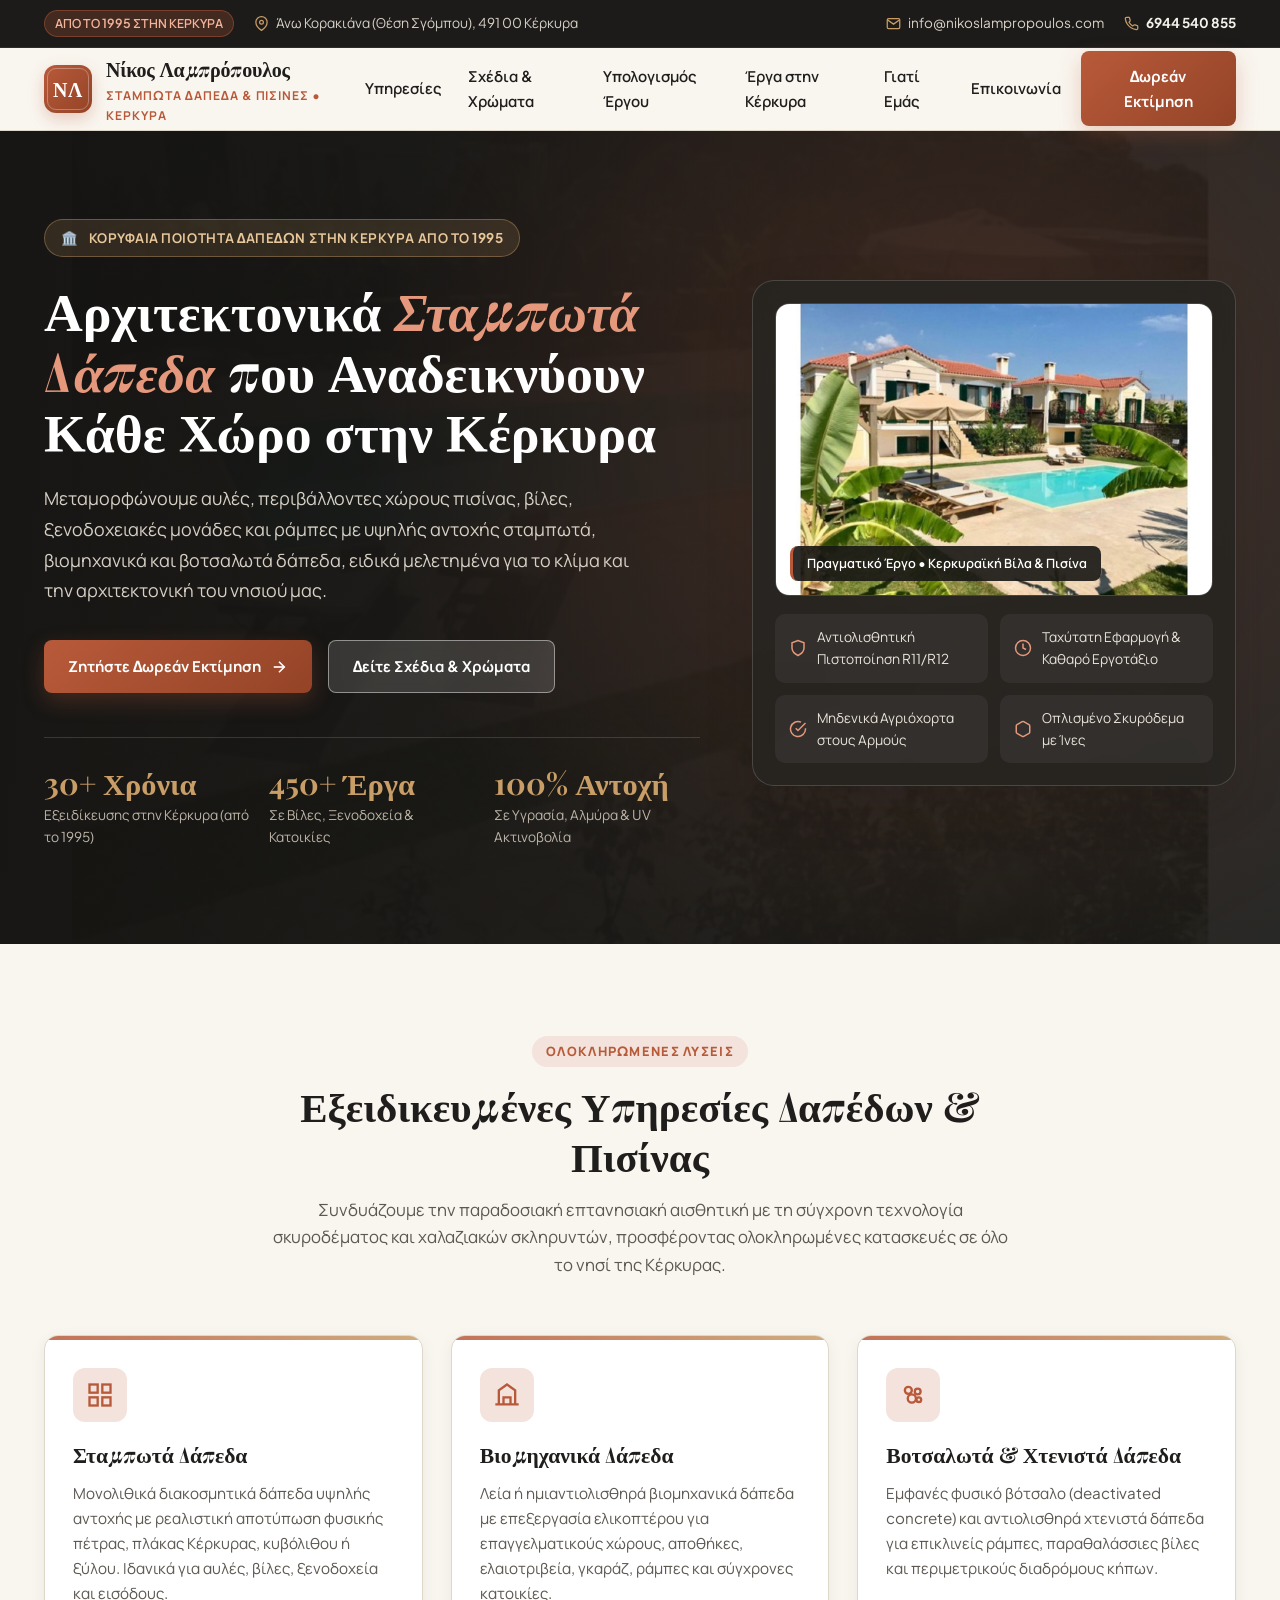
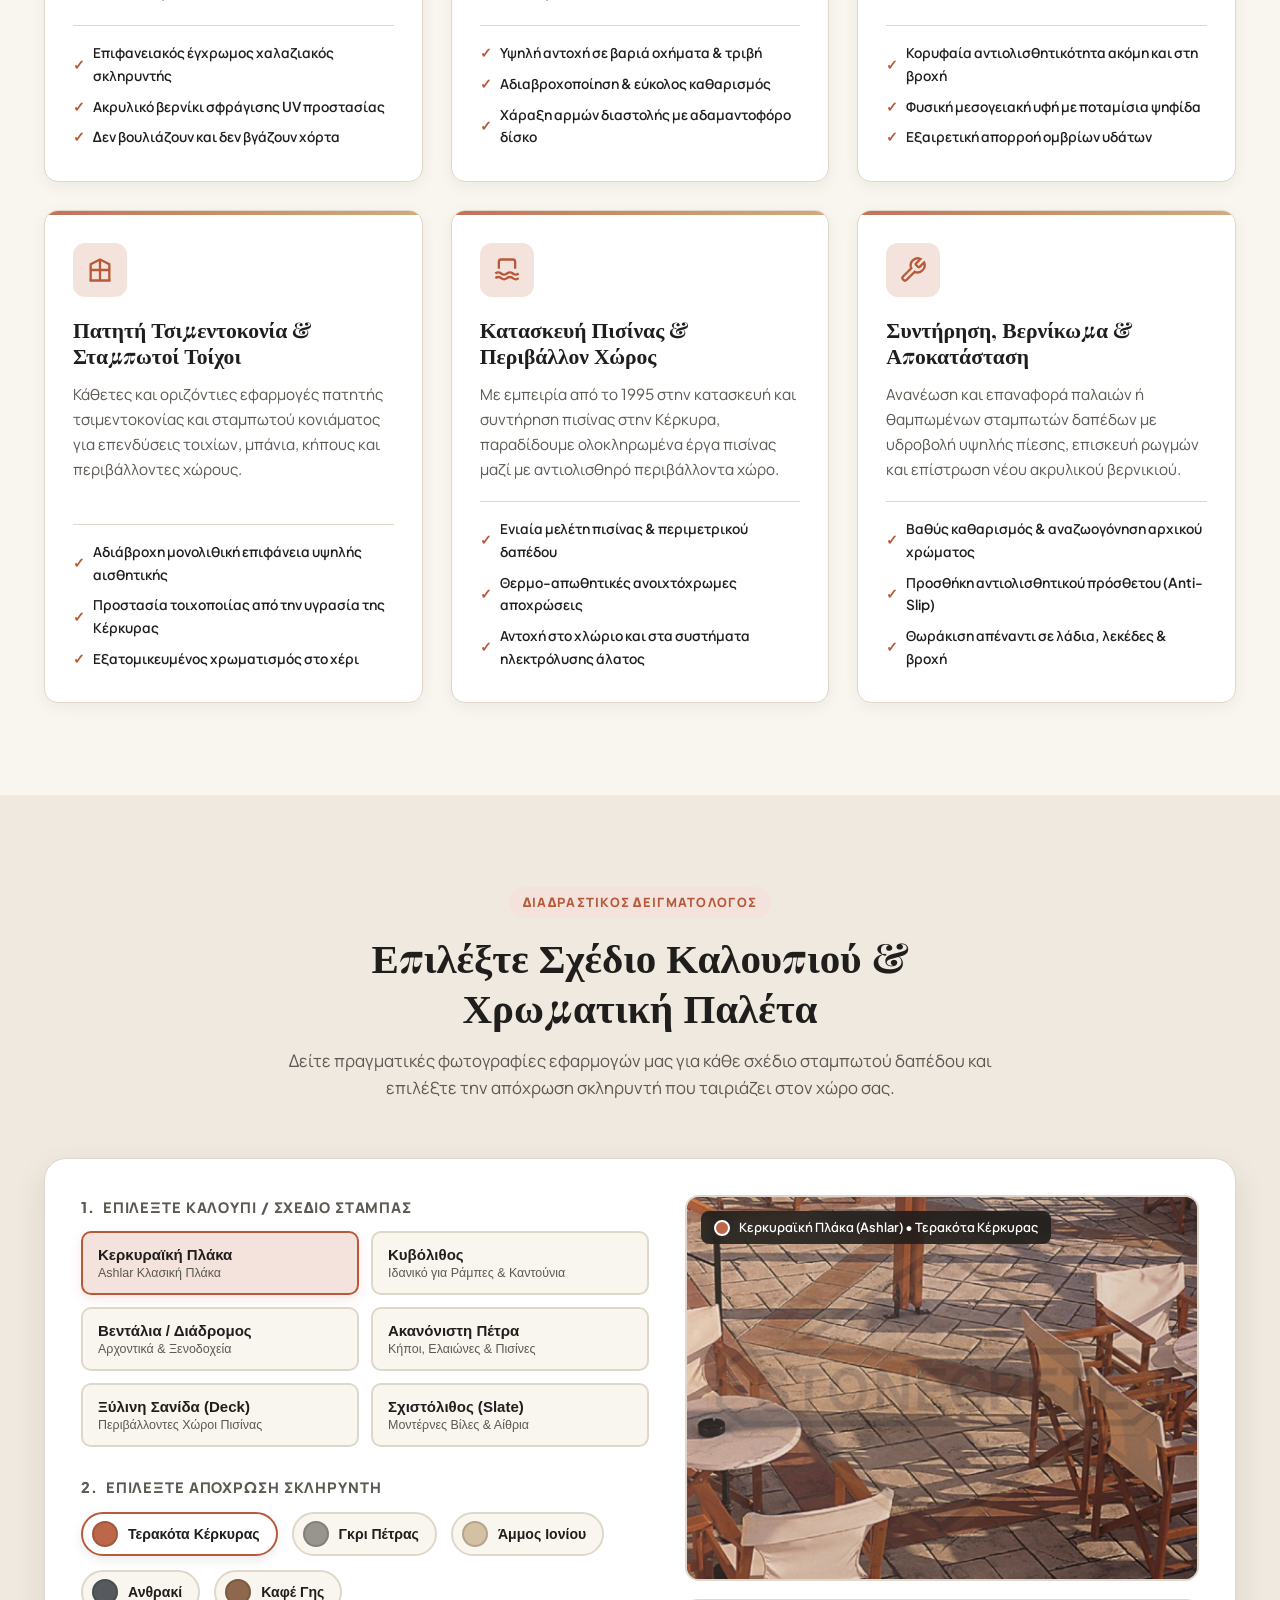
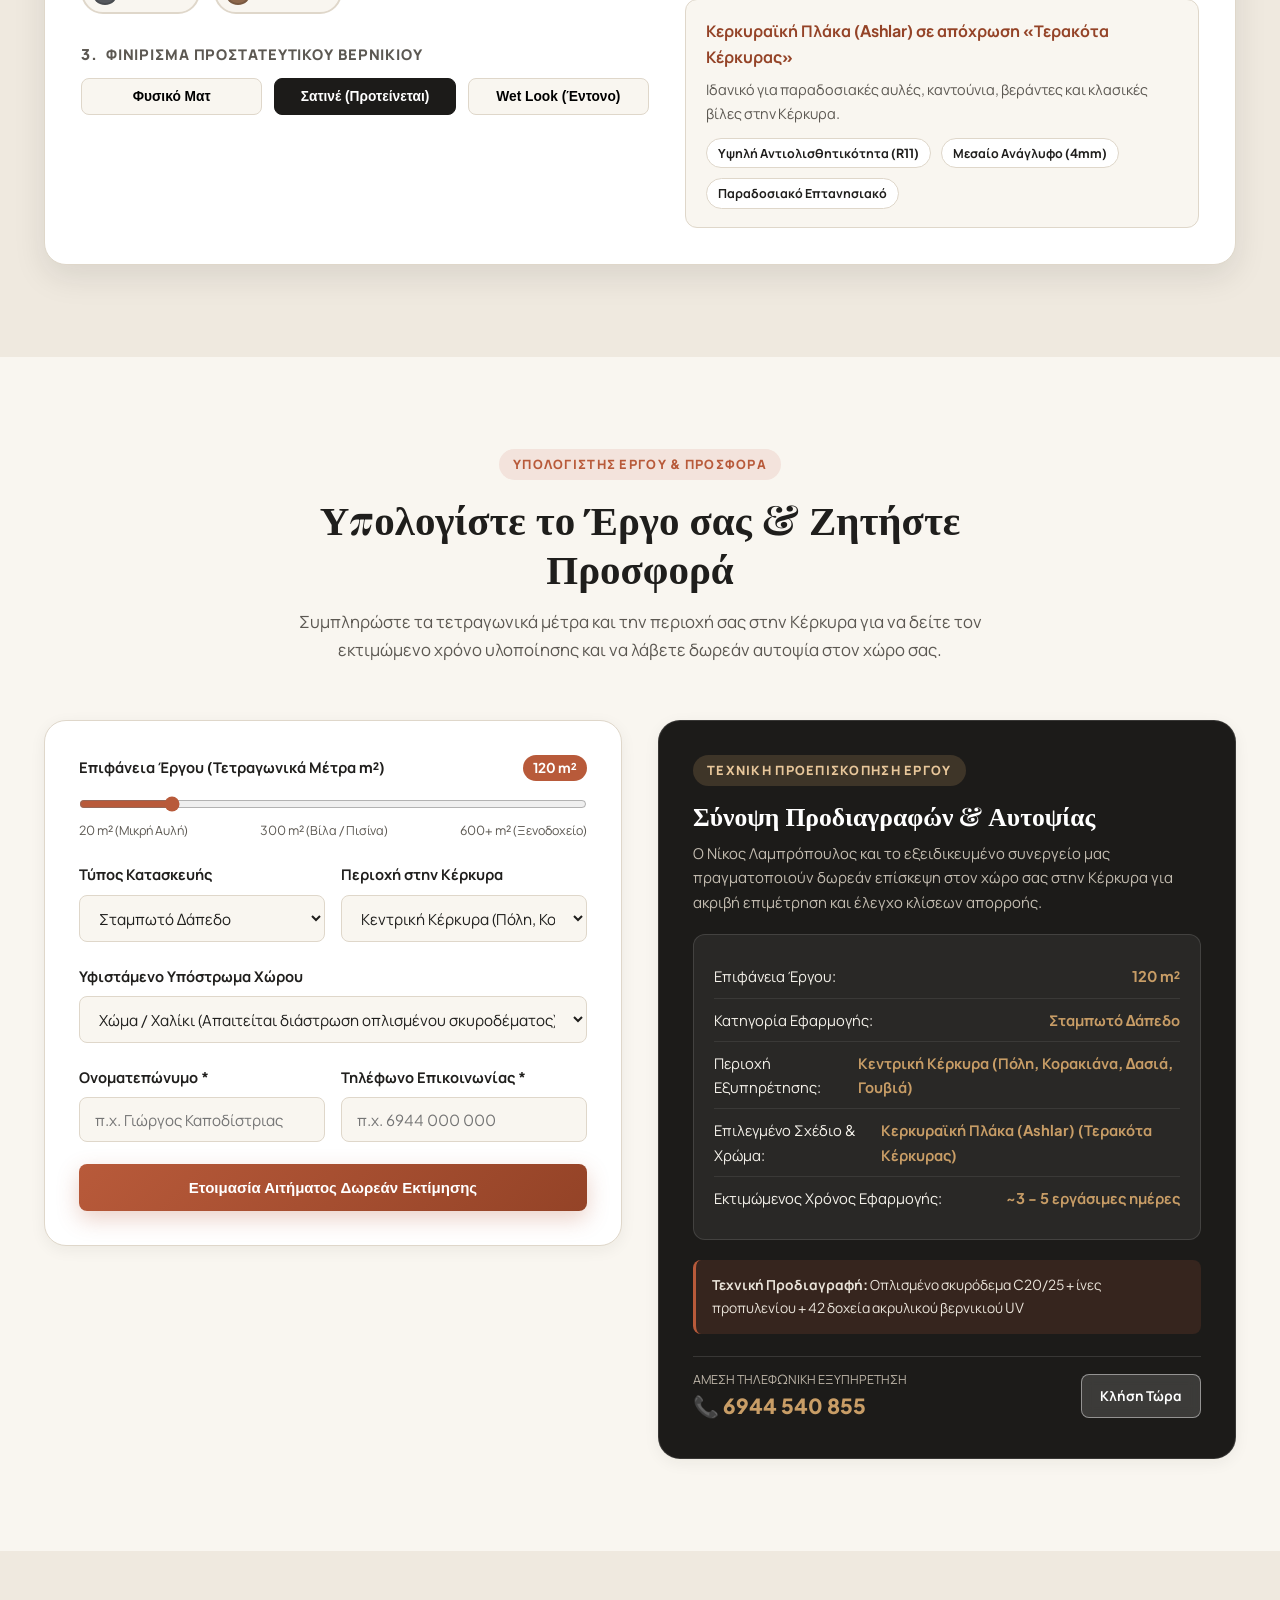
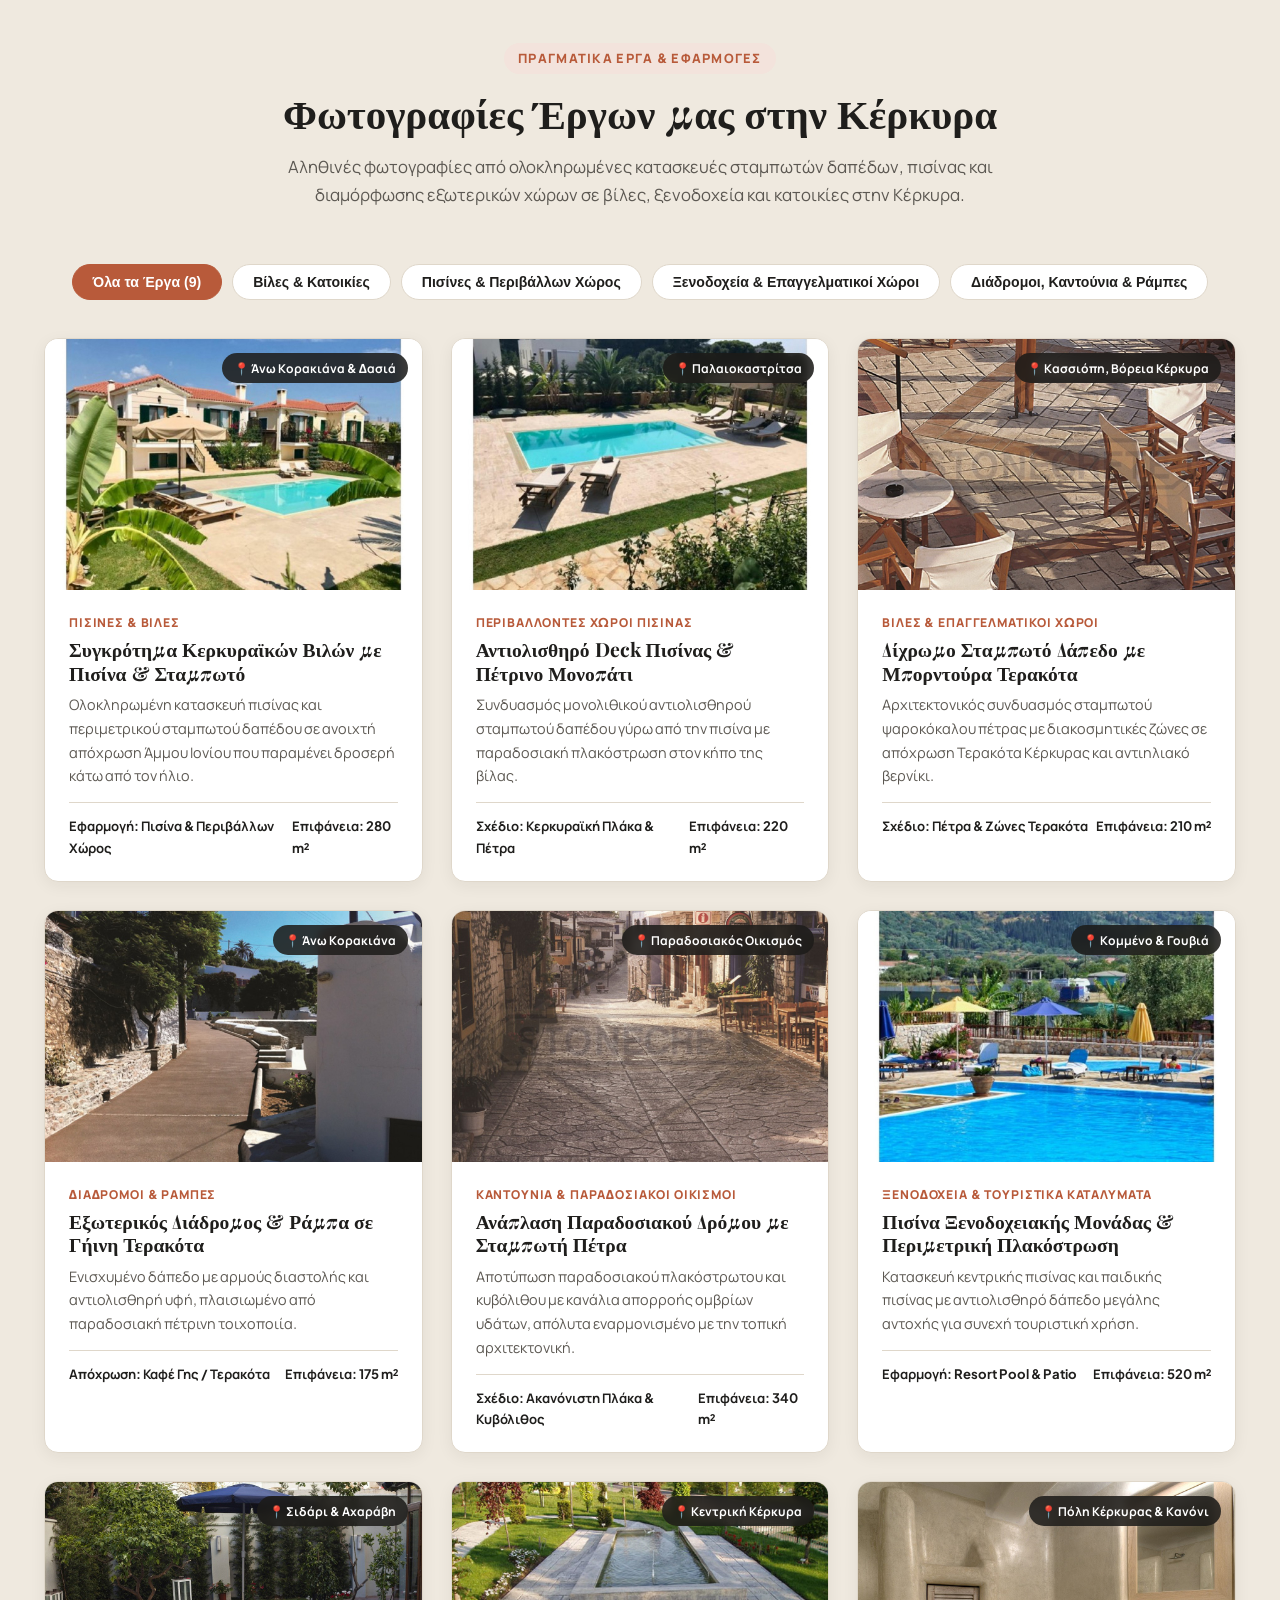
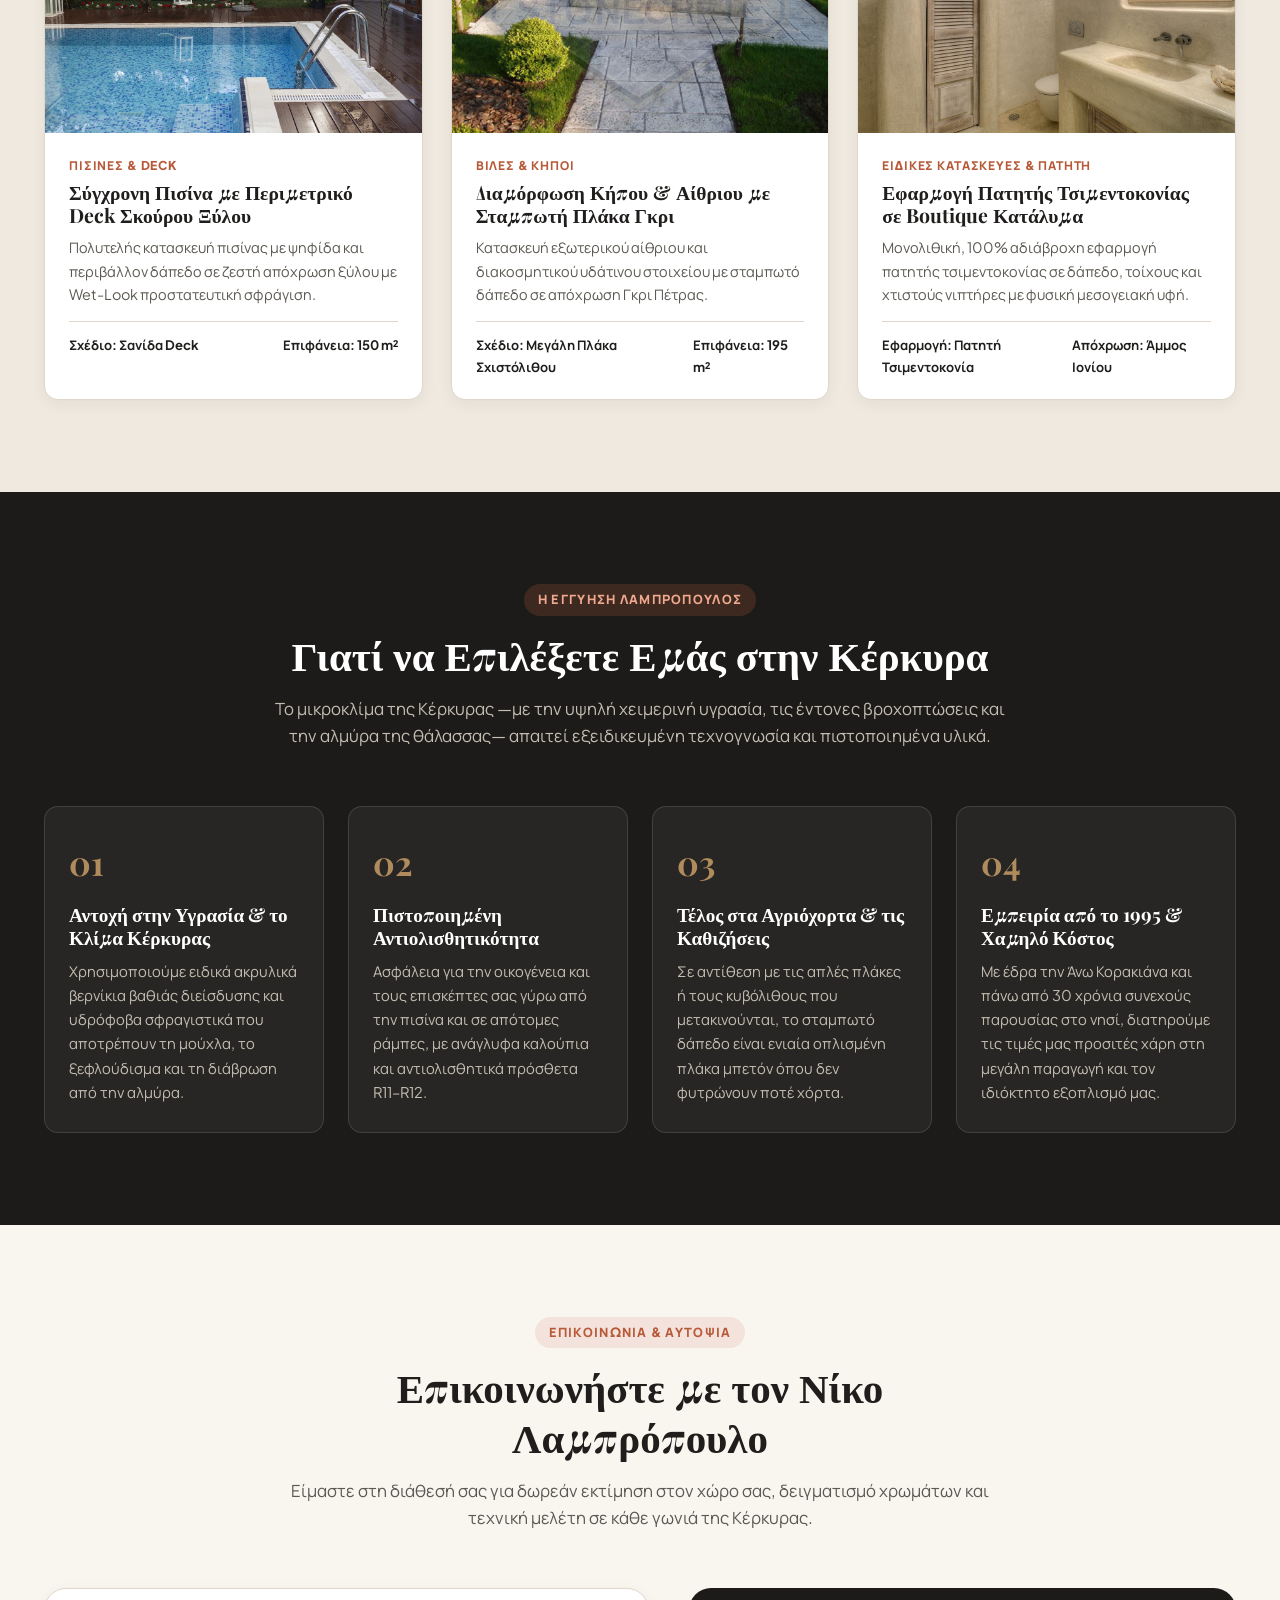
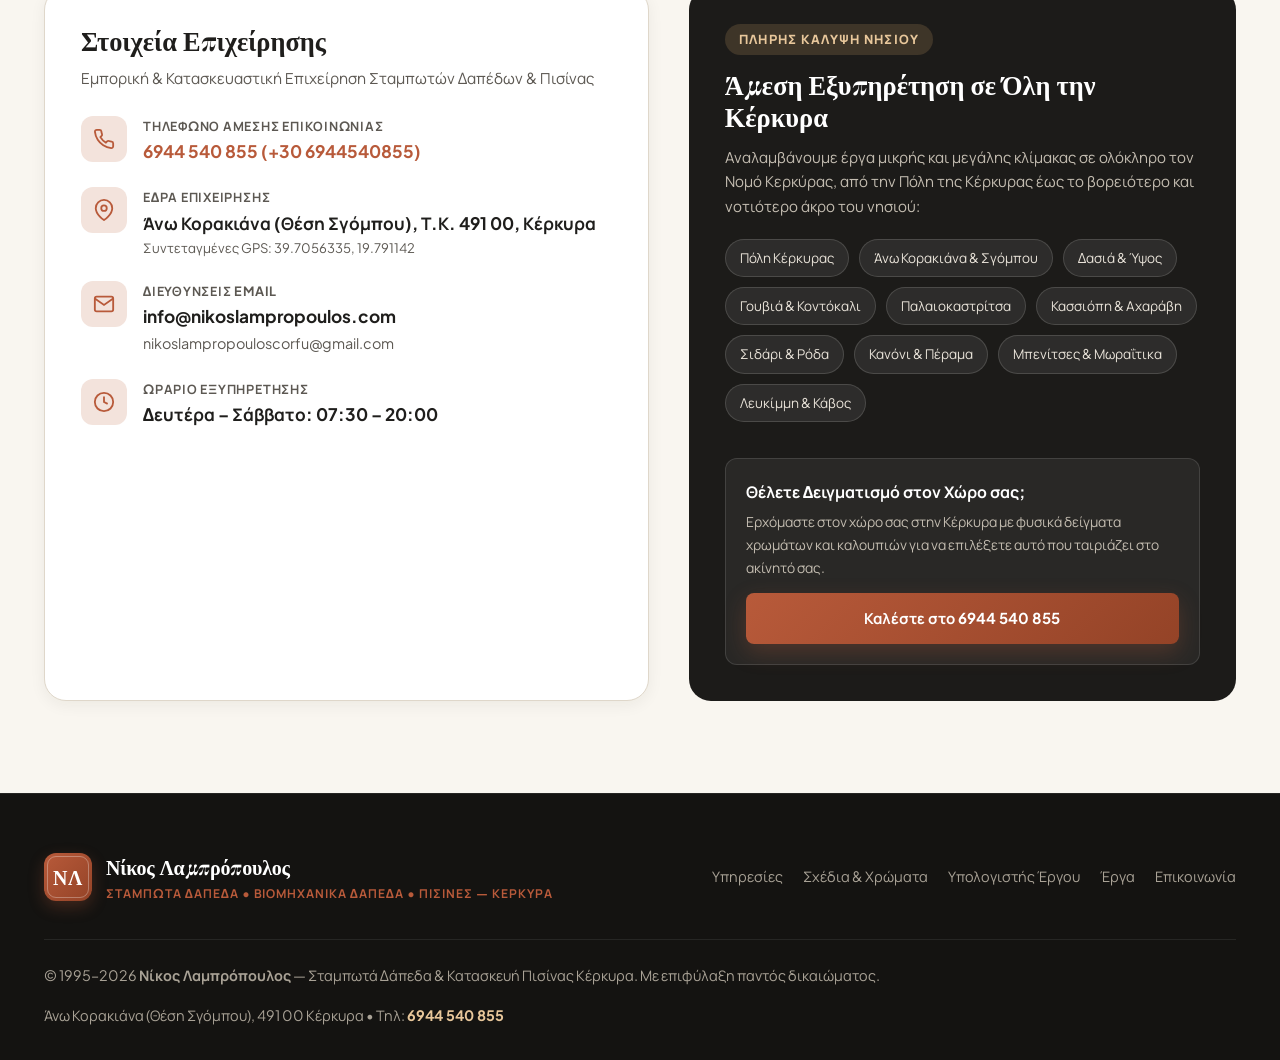
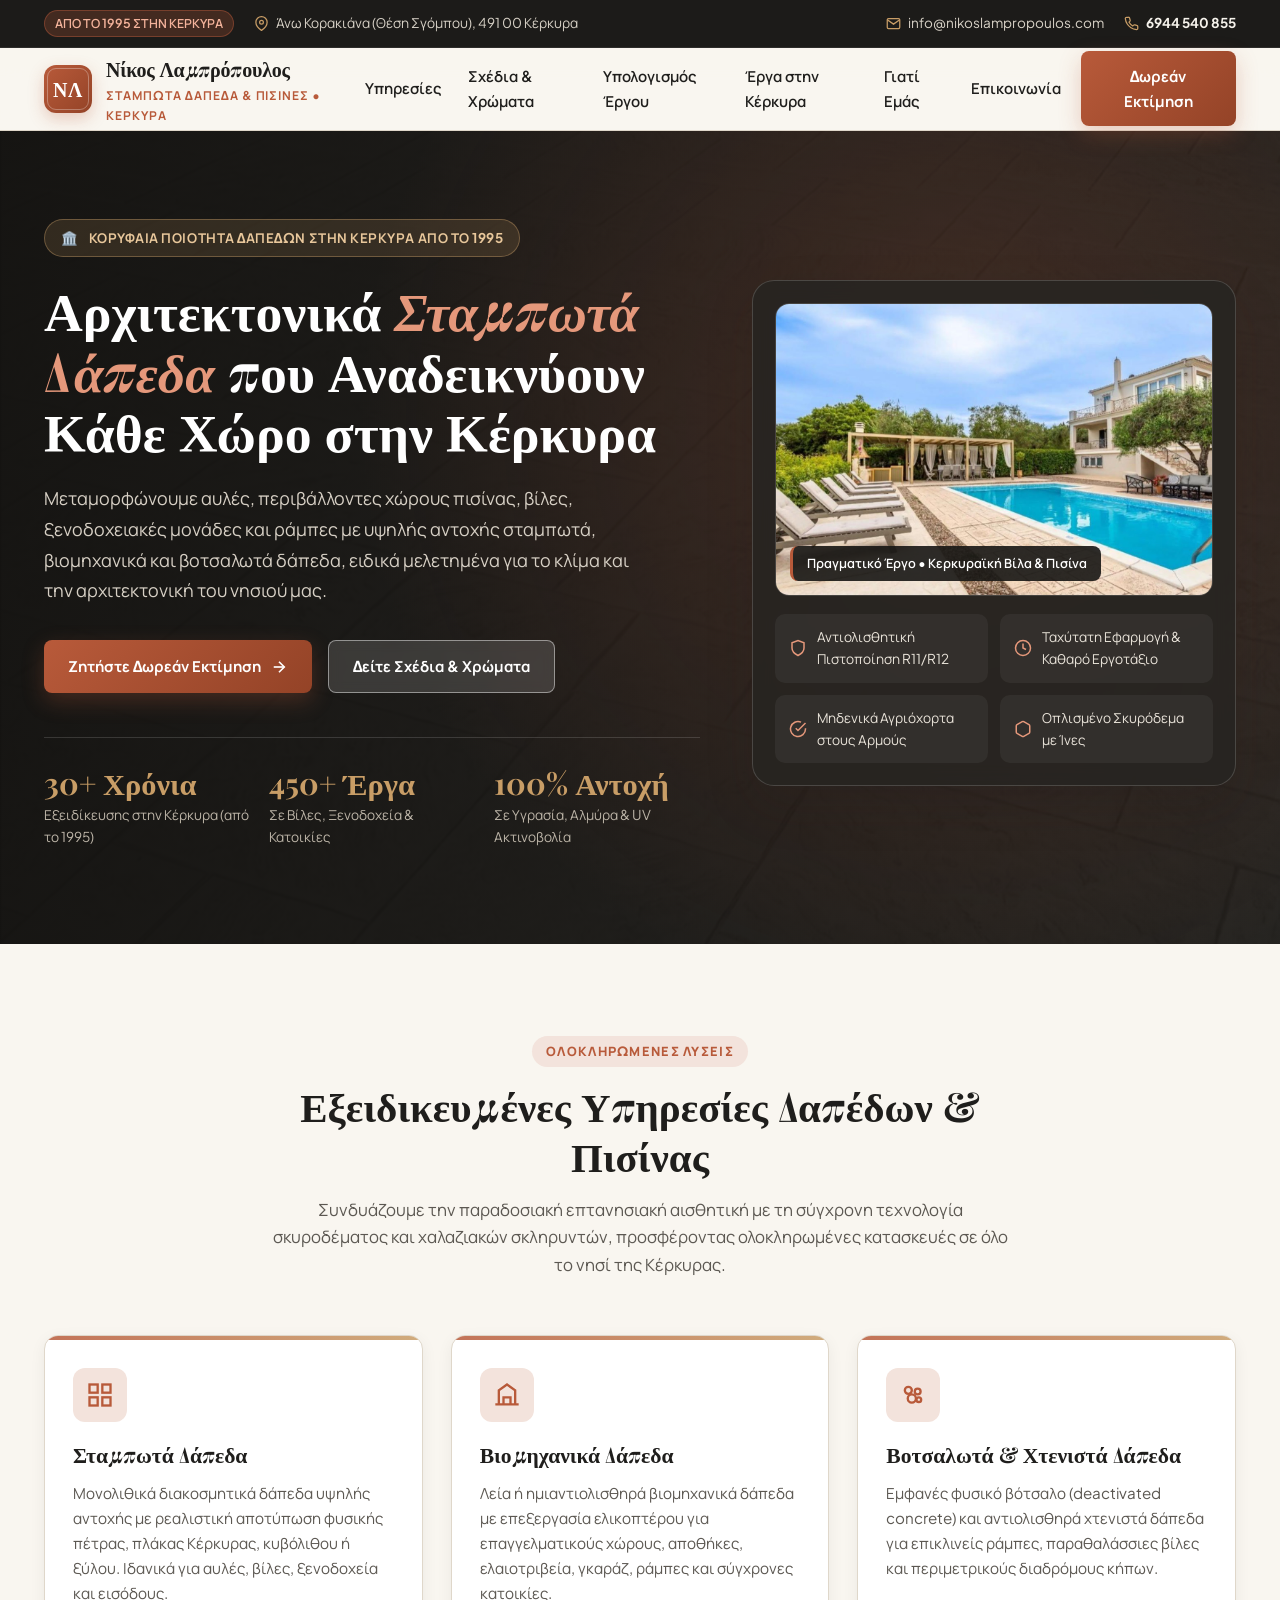
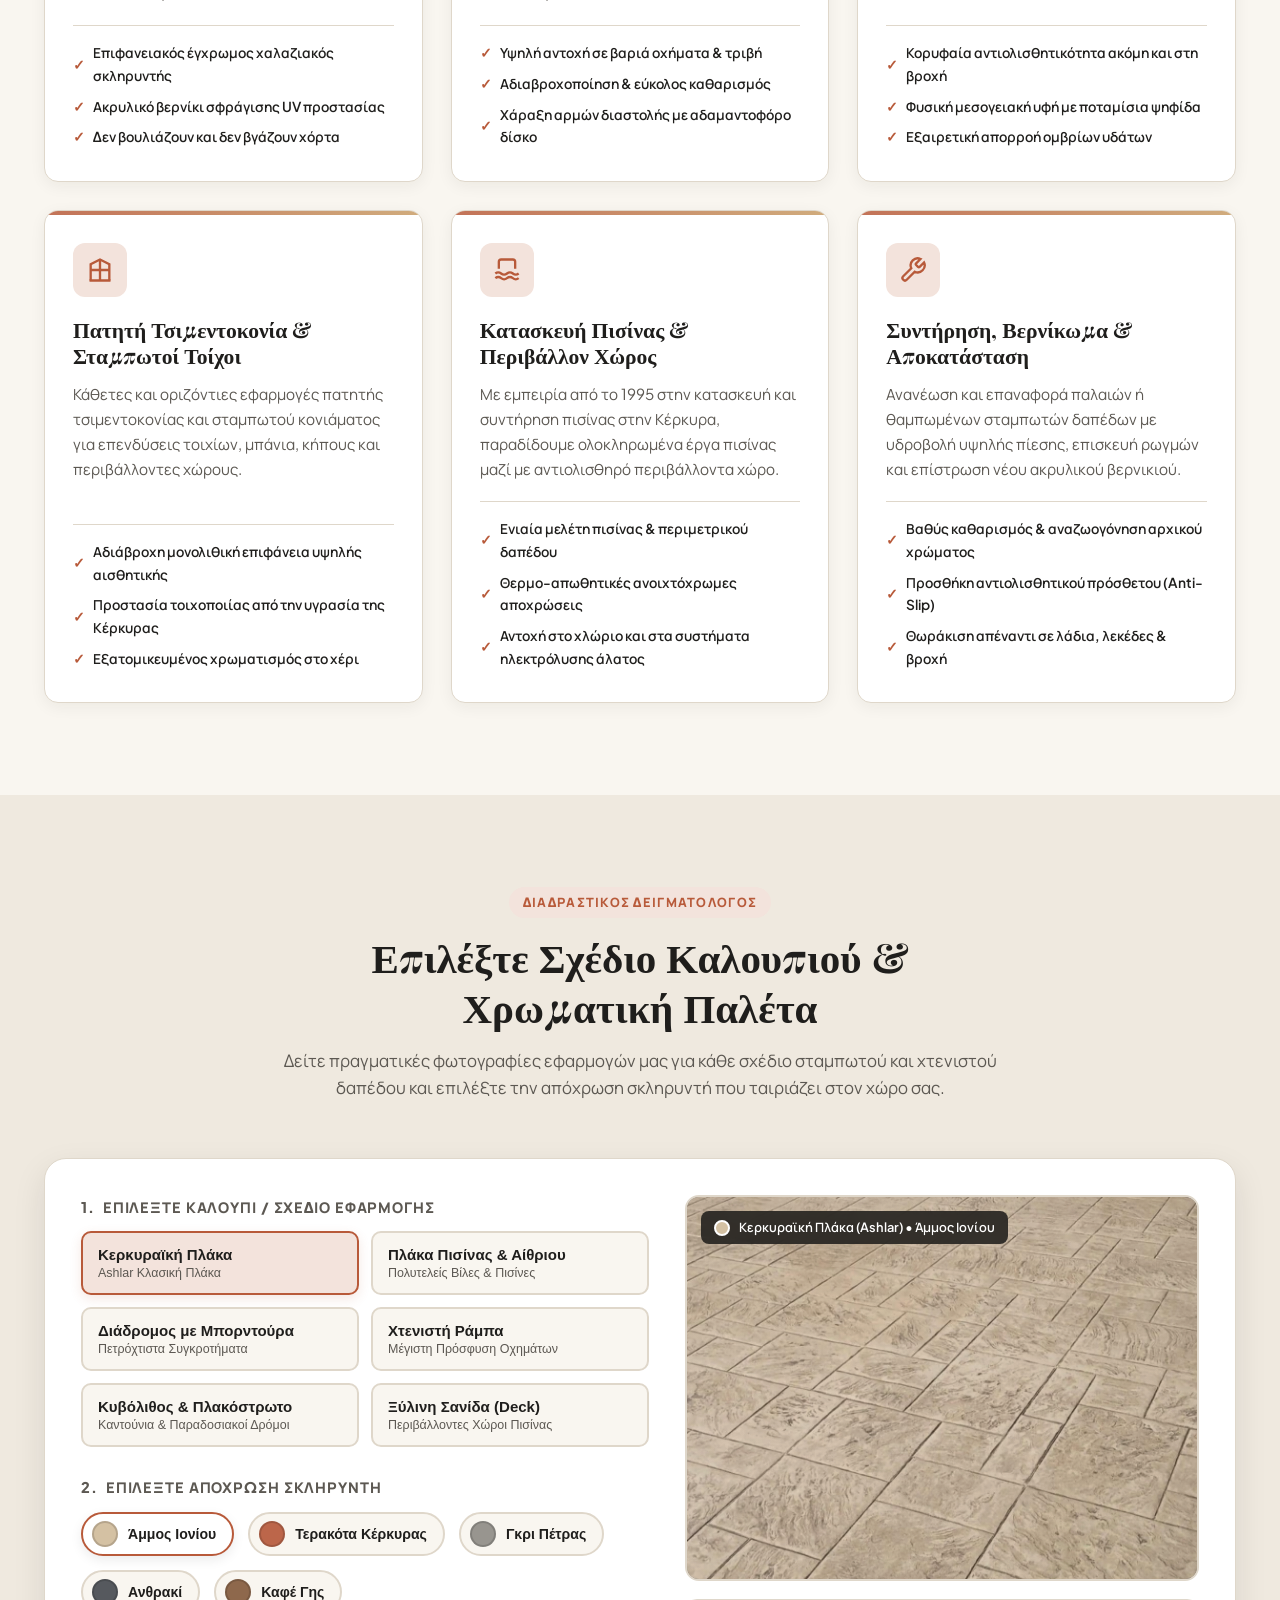
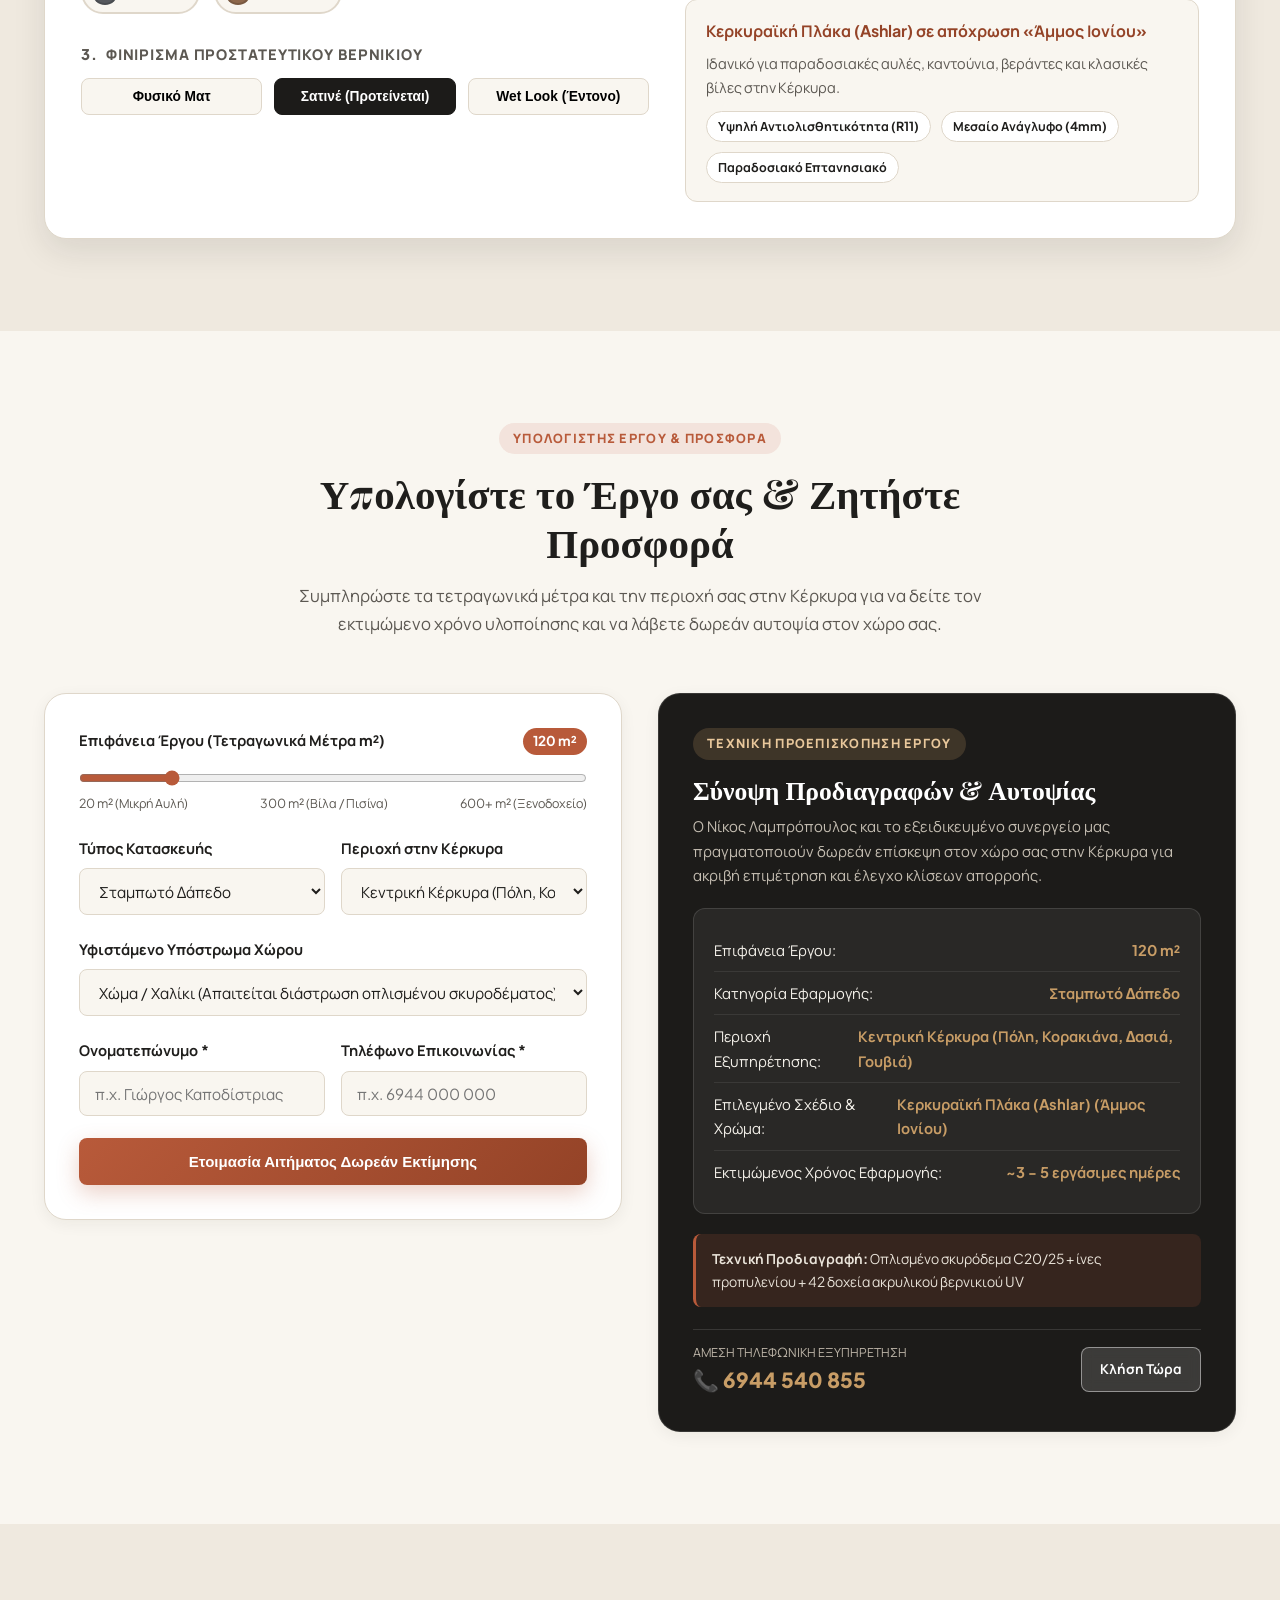
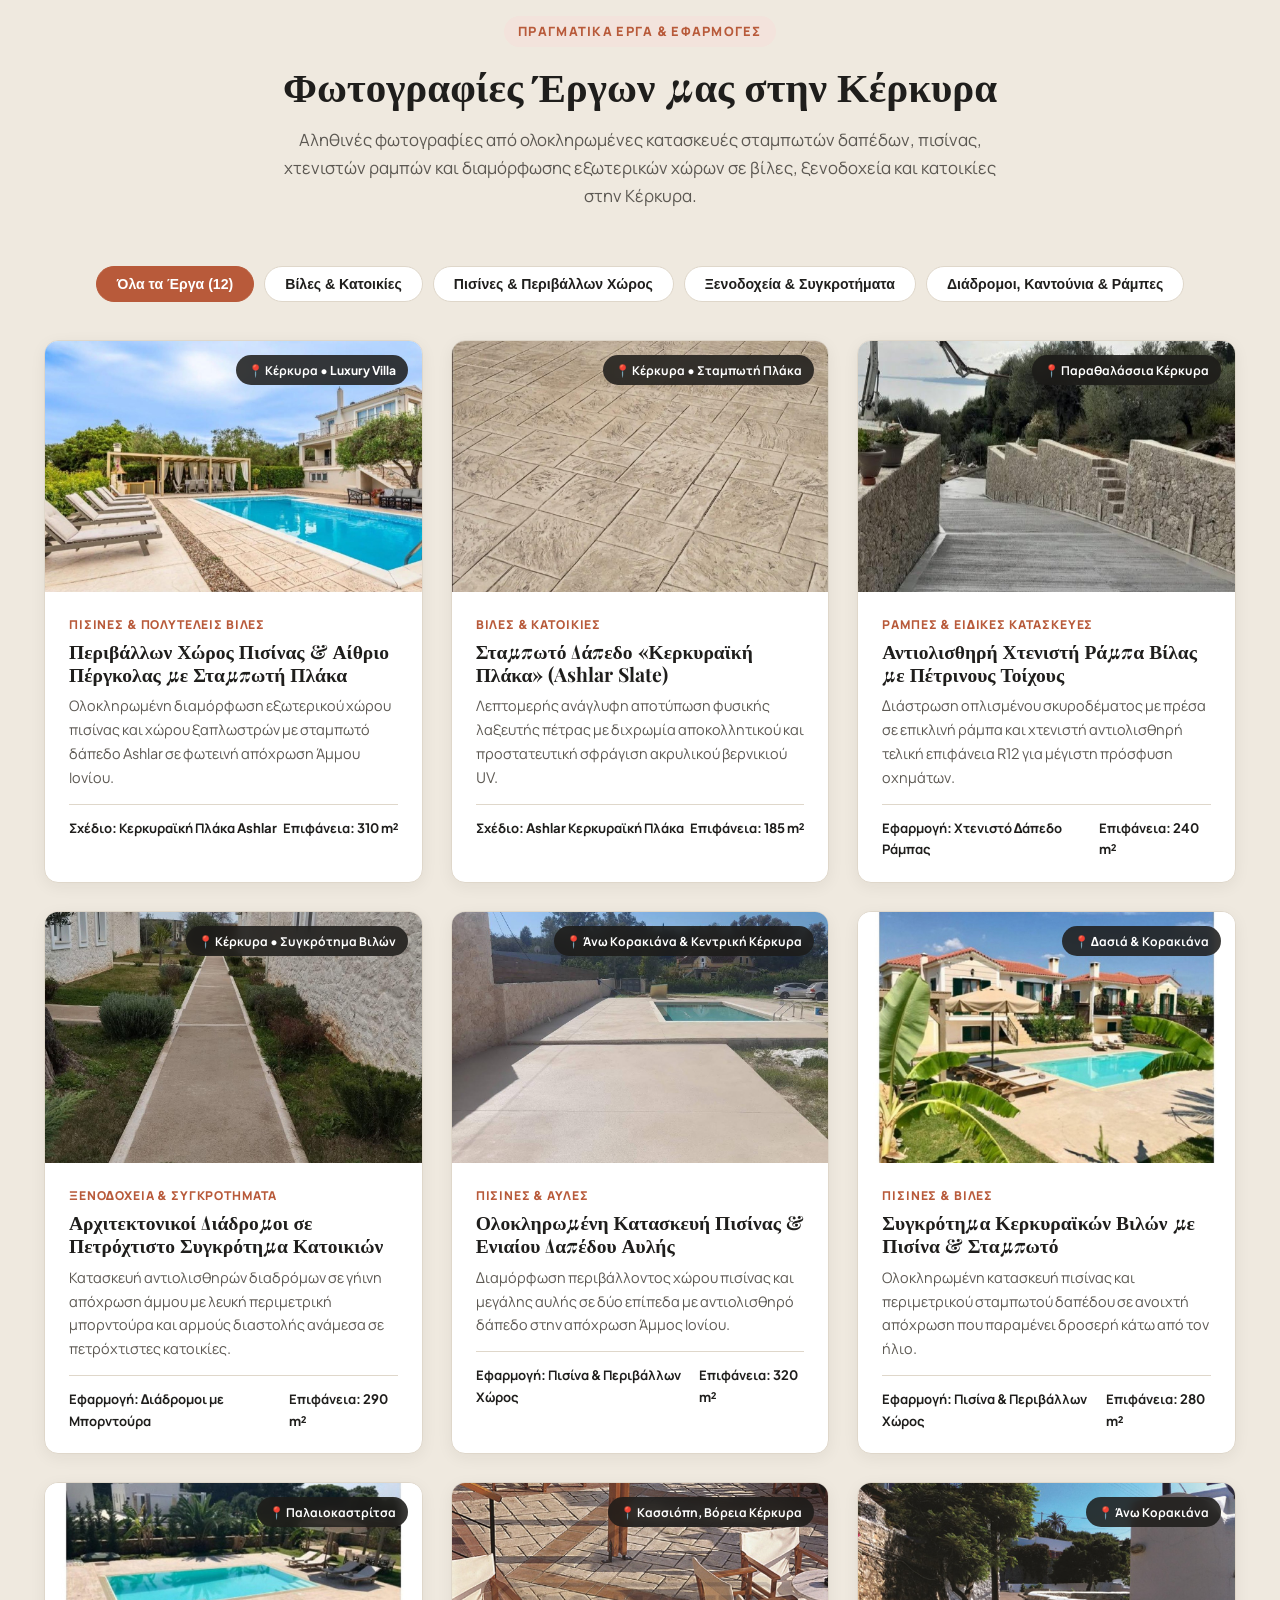
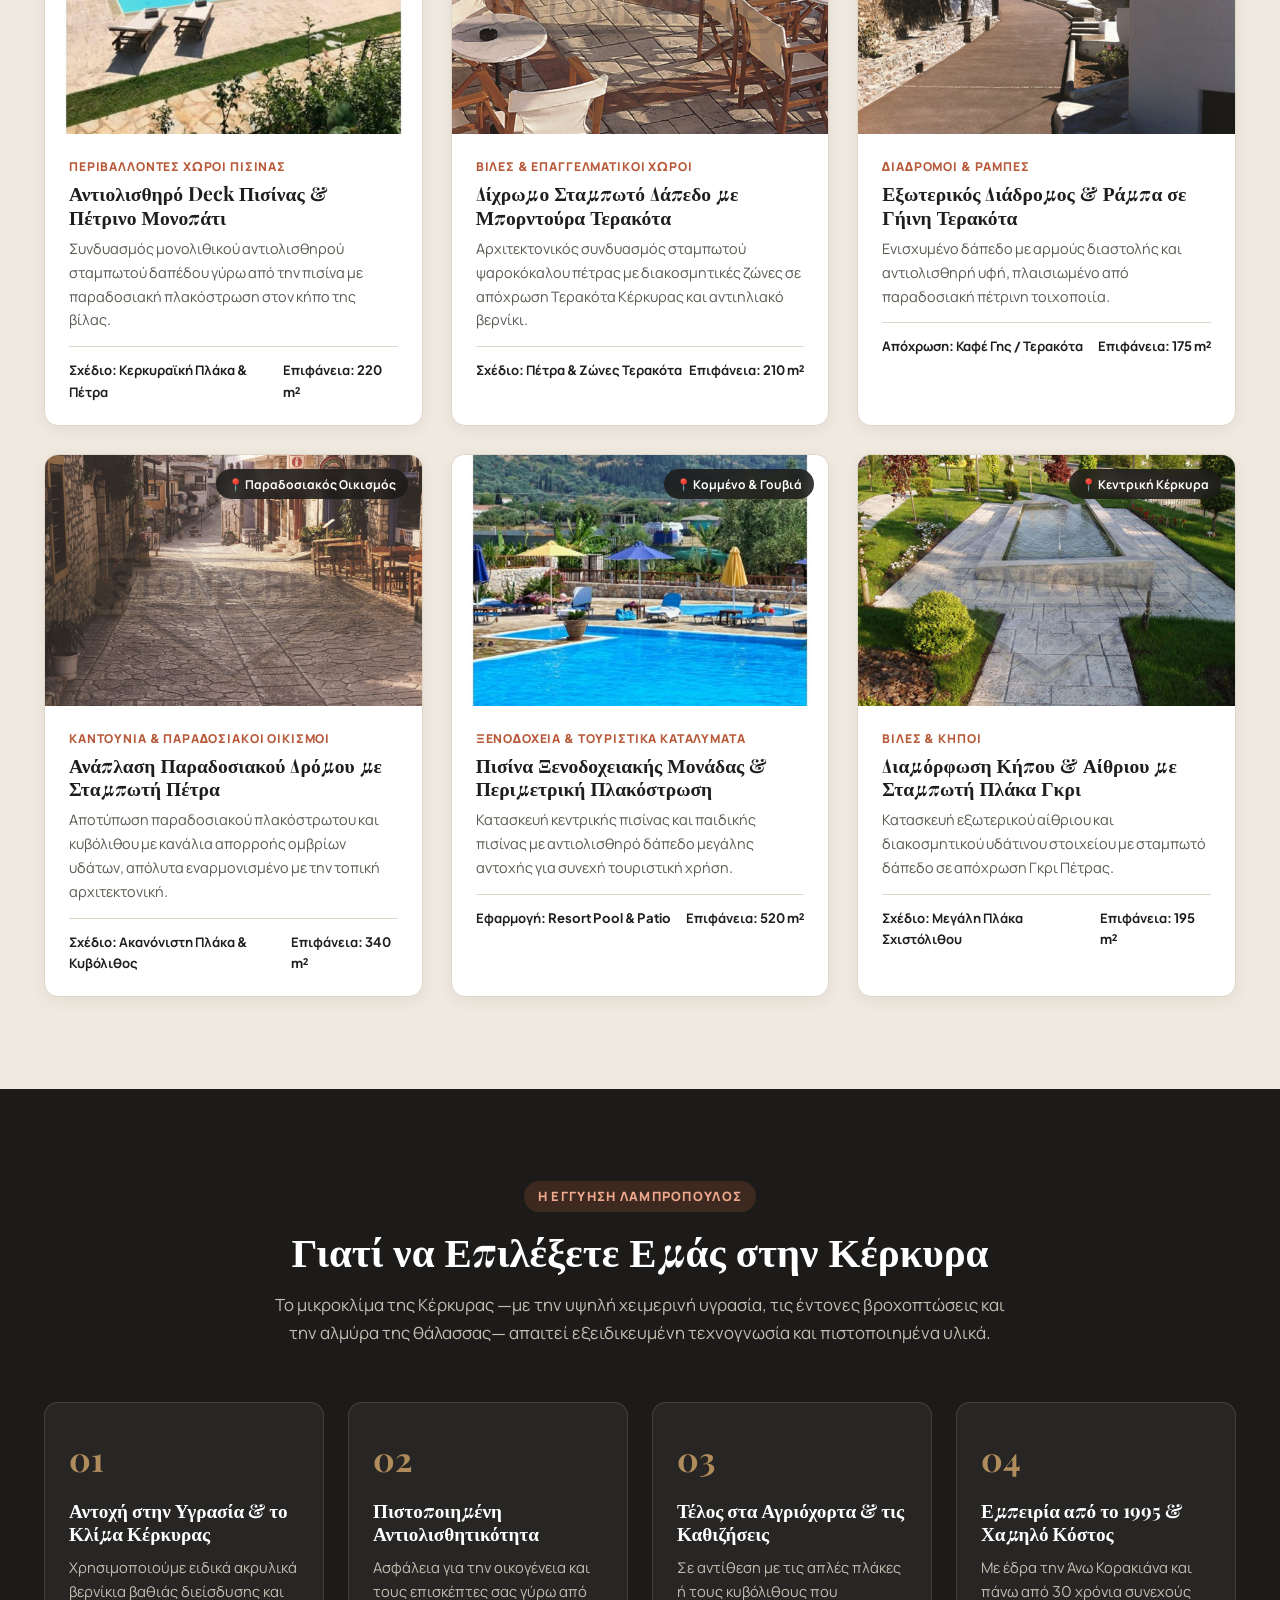
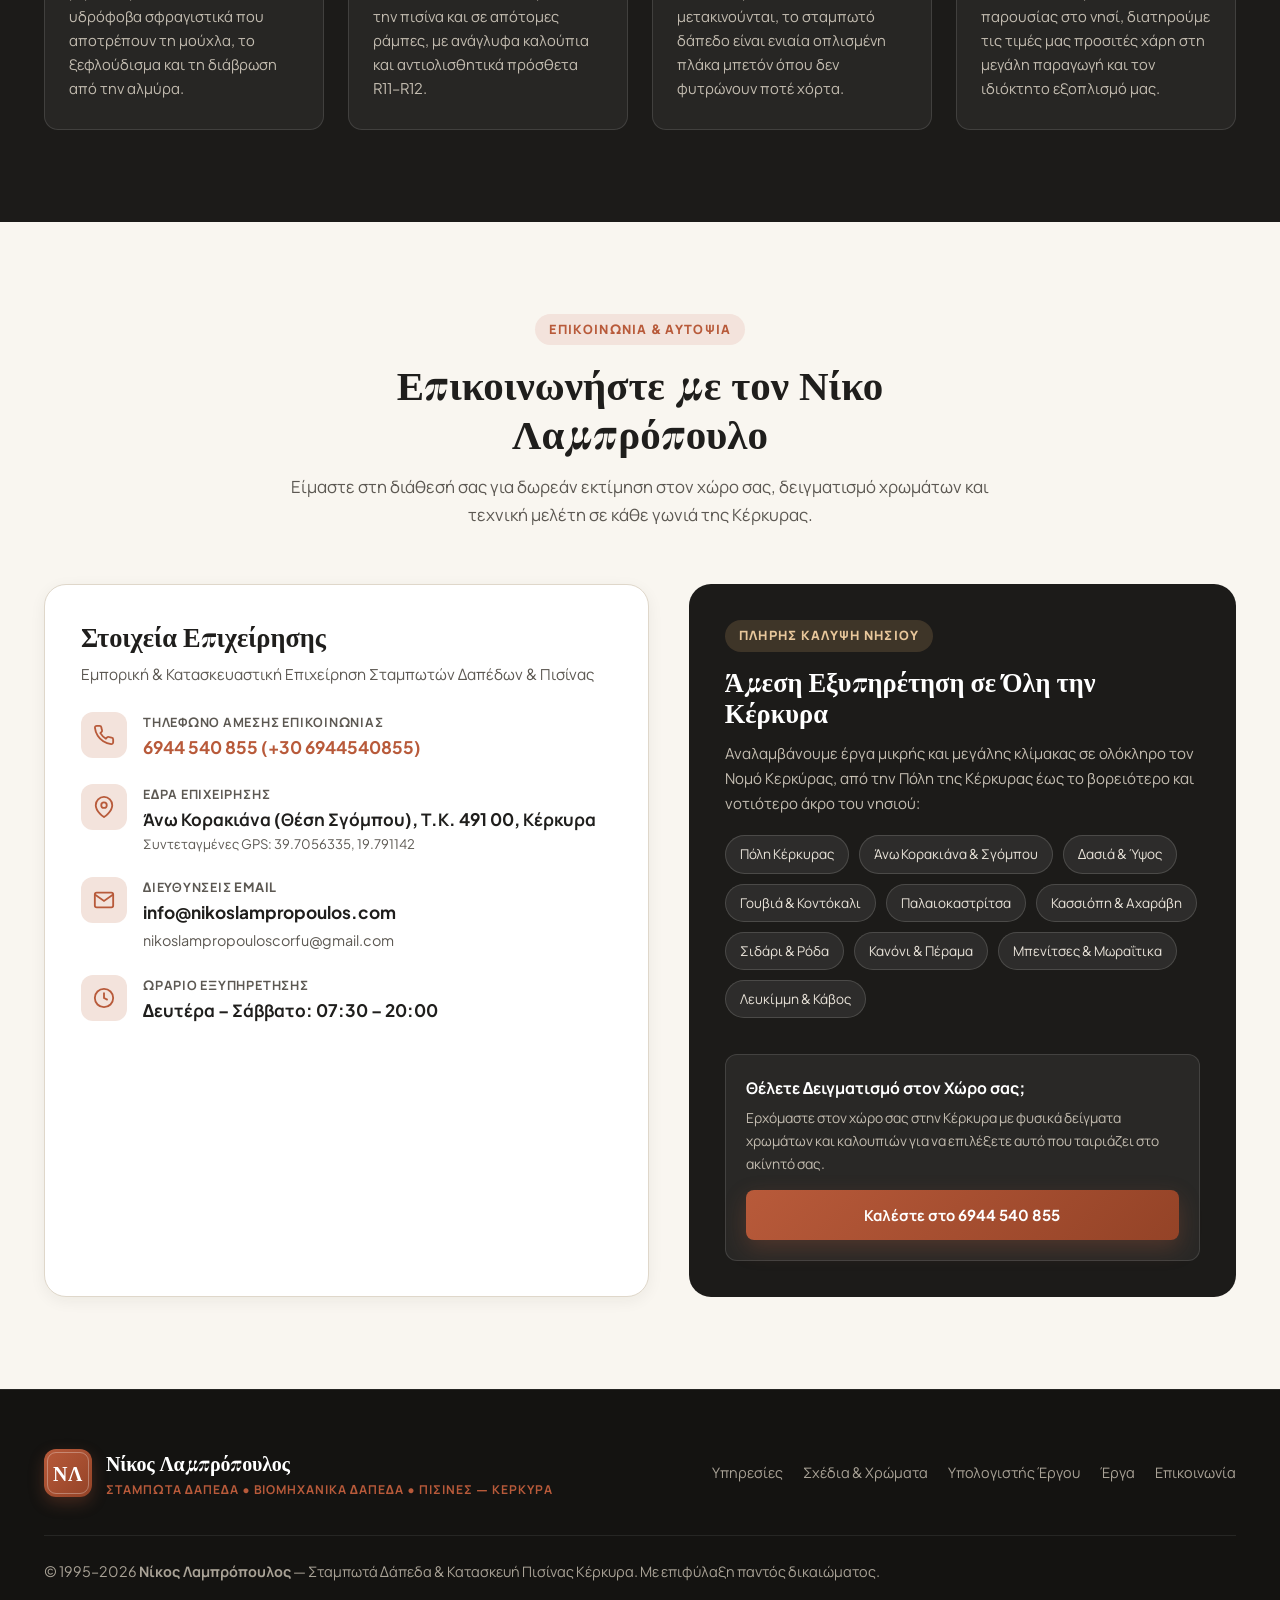
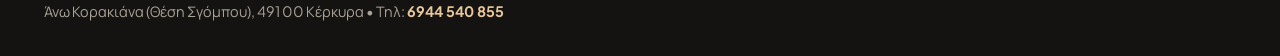
